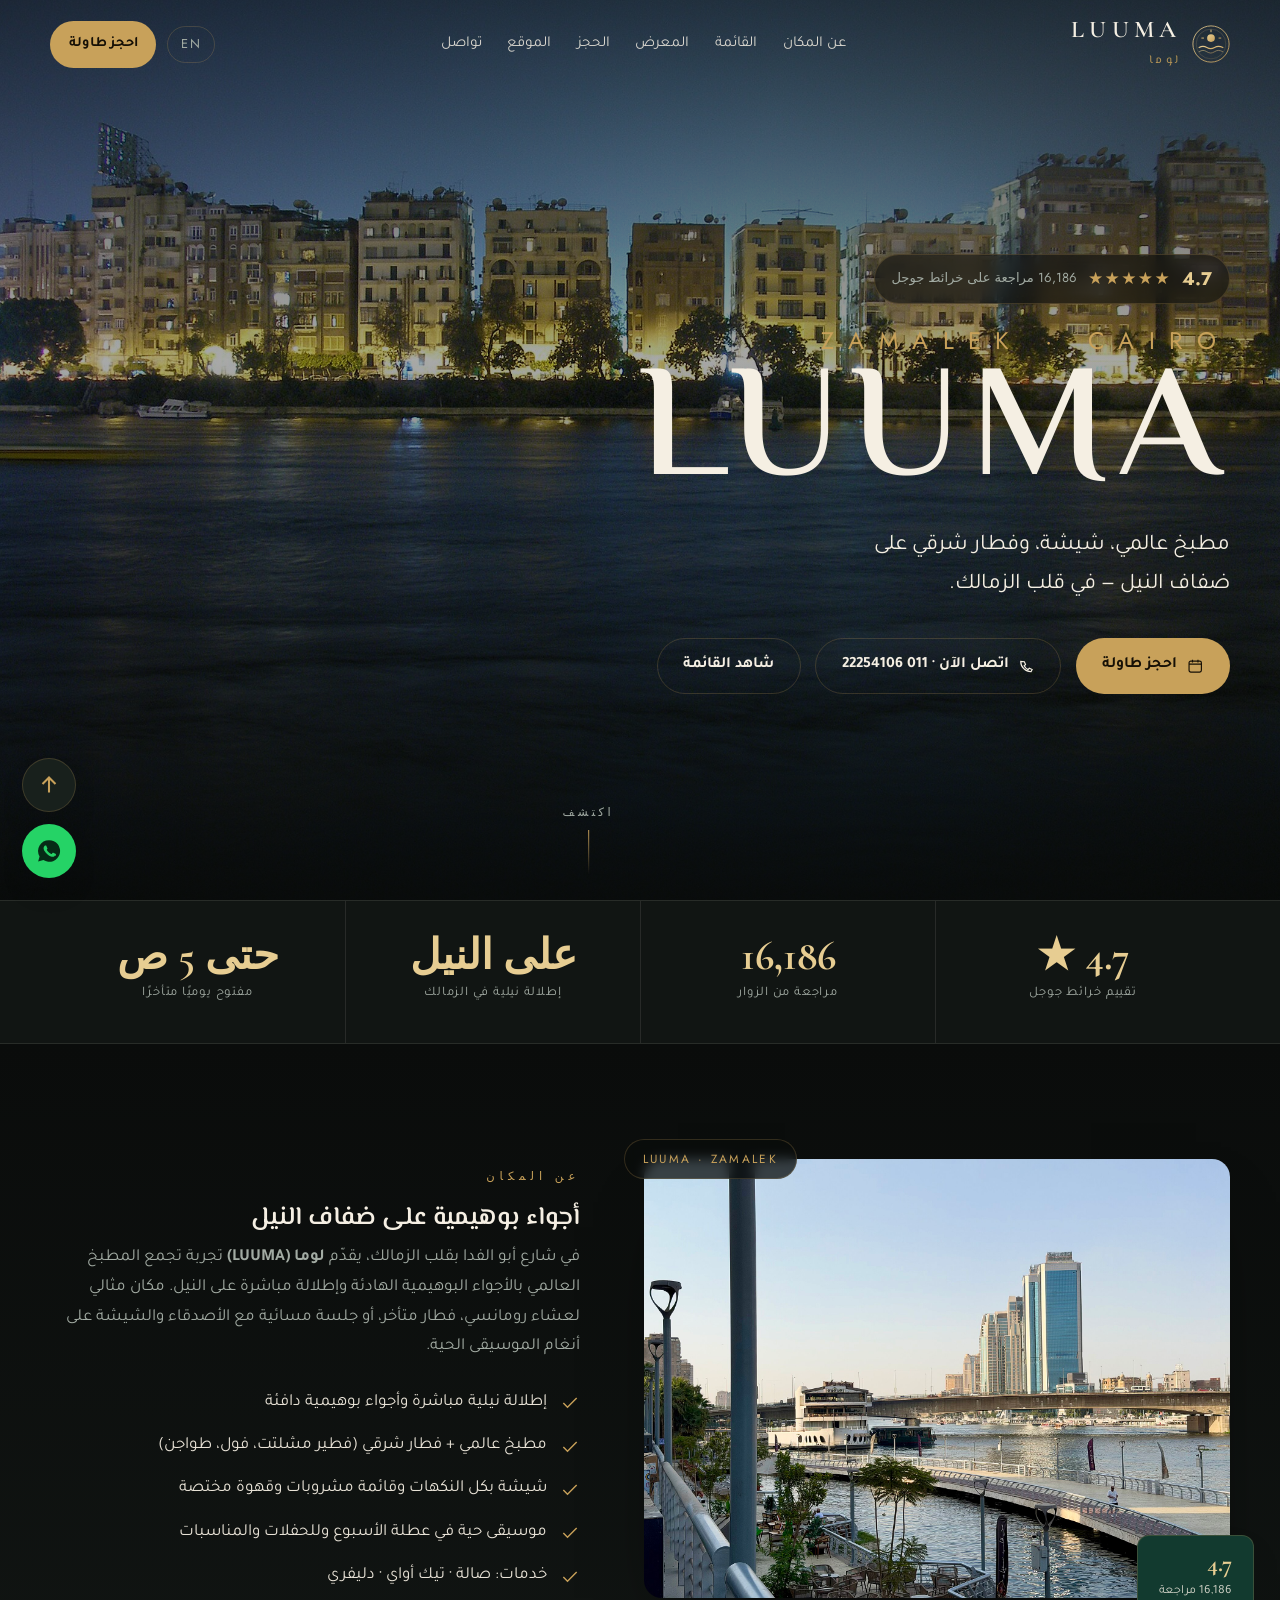
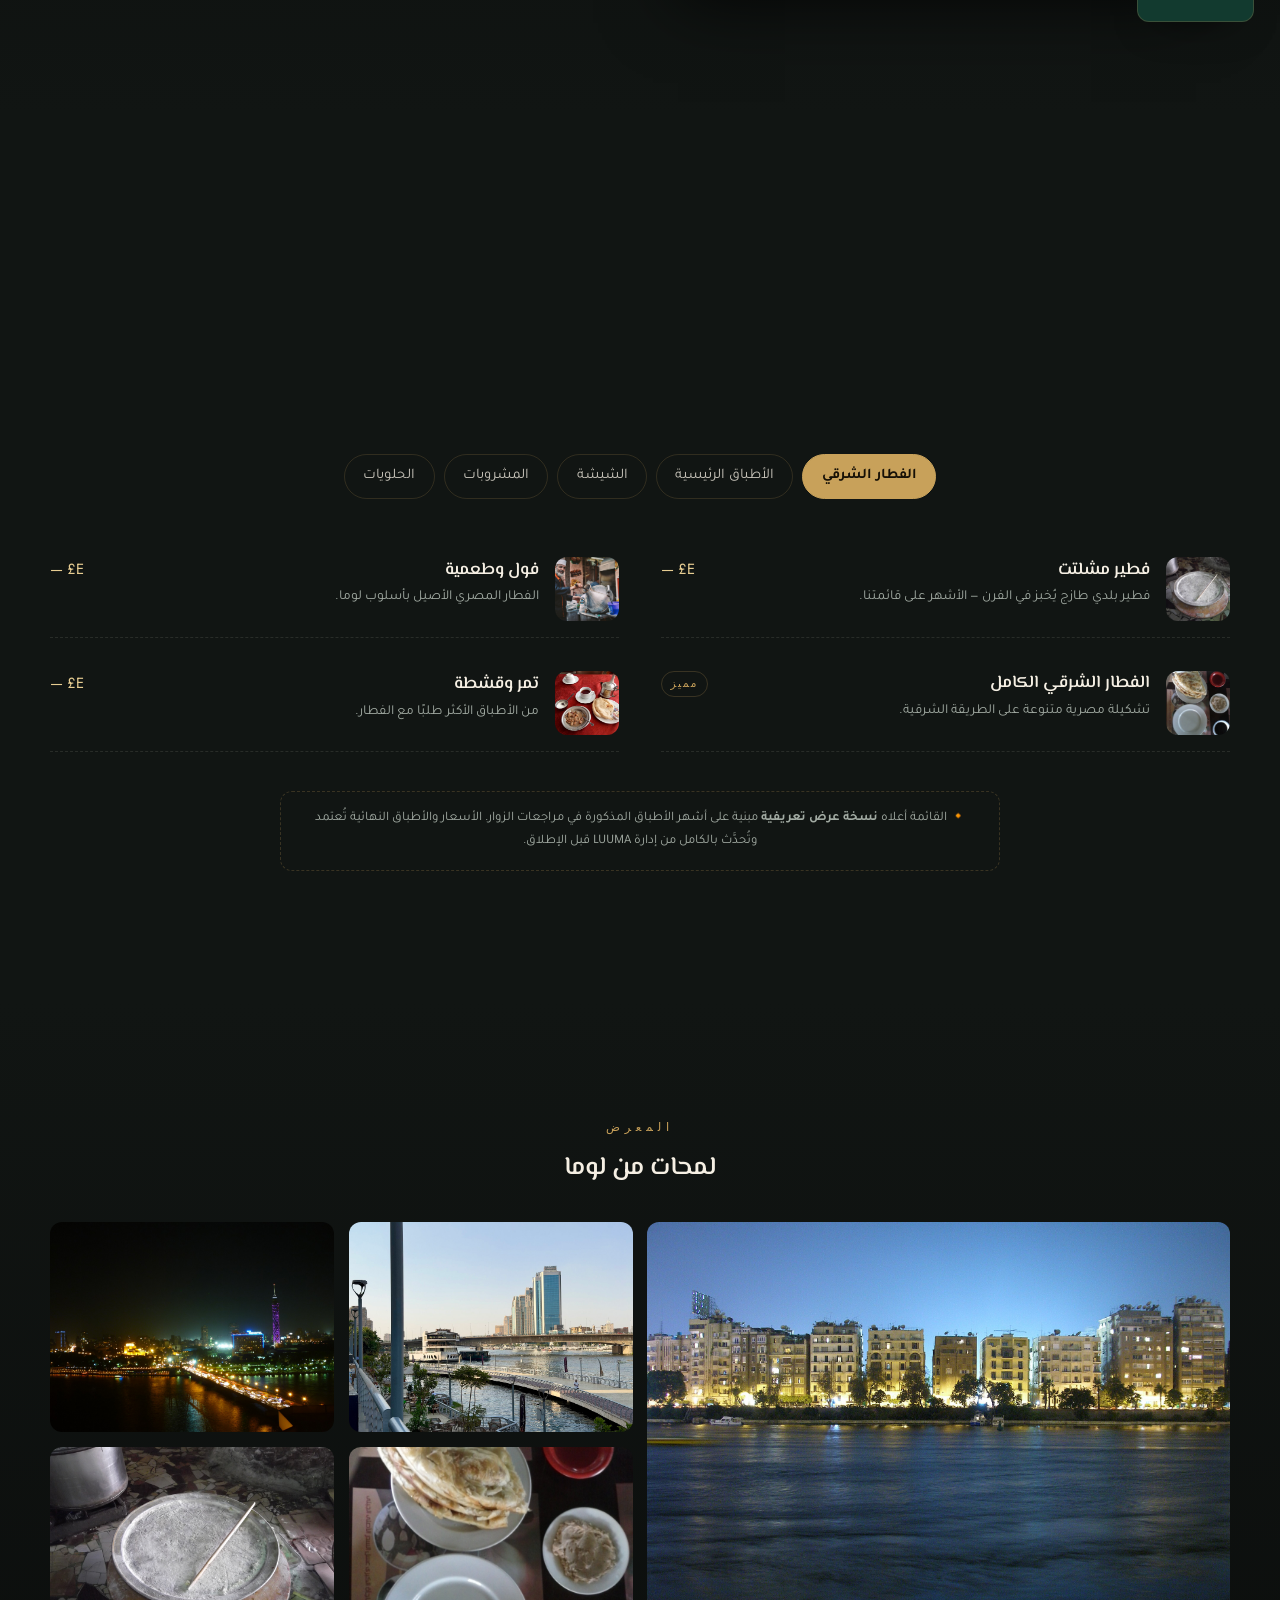
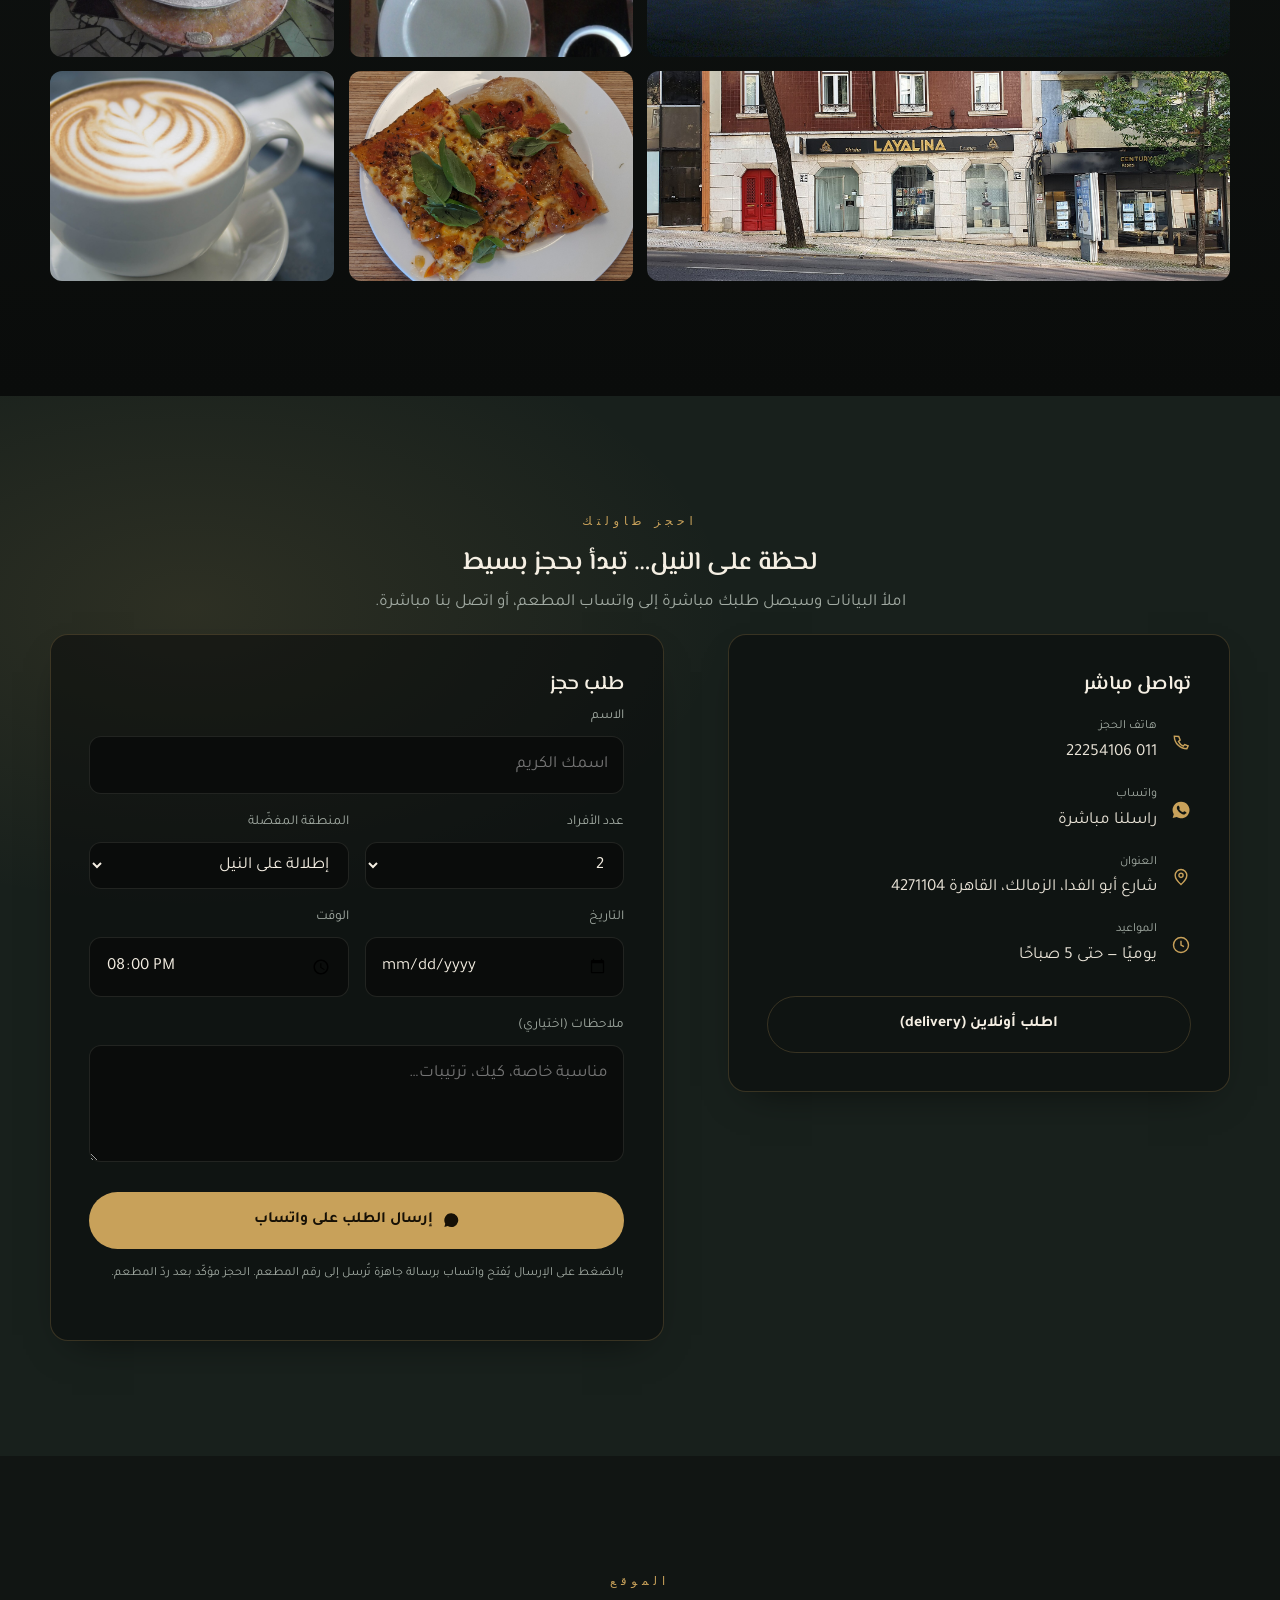
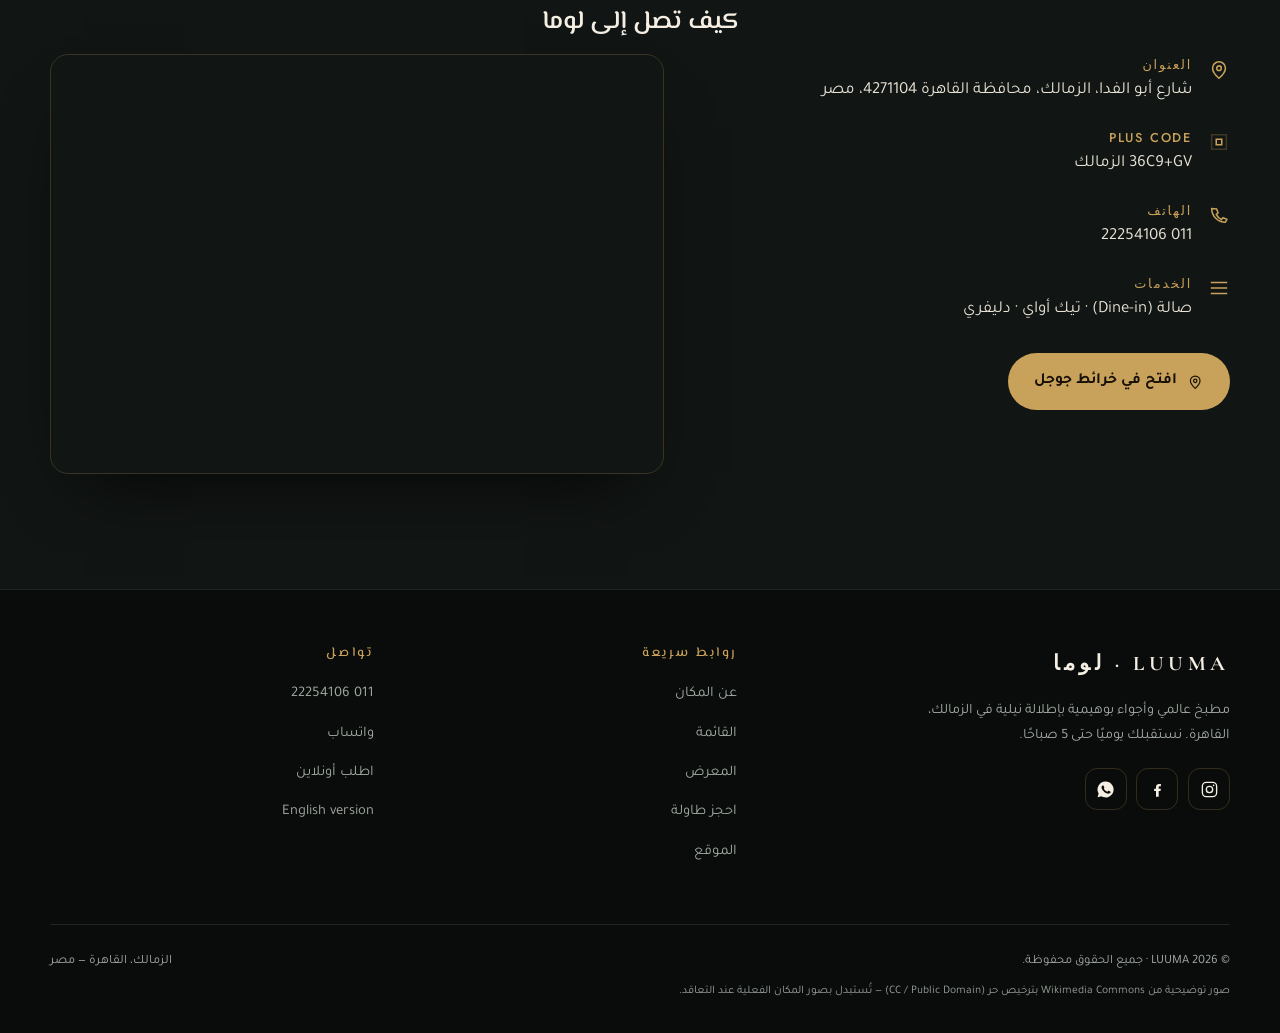
==== index.html @ e0a22d27 "Deploy LUUMA website" ====
<!DOCTYPE html>
<html lang="ar" dir="rtl">
<head>
<meta charset="UTF-8">
<meta name="viewport" content="width=device-width, initial-scale=1">
<title>لوما LUUMA | مطعم عالمي بإطلالة نيلية في الزمالك — القاهرة</title>
<meta name="description" content="لوما LUUMA — مطبخ عالمي وأجواء بوهيمية على ضفاف النيل في الزمالك. تقييم 4.7 من أكثر من 16,000 مراجعة على خرائط جوجل. فطار شرقي، شيشة، موسيقى حية، وإطلالة نيلية ساحرة. احجز طاولتك الآن.">
<meta name="theme-color" content="#0a0c0b">
<link rel="canonical" href="./index.html">
<link rel="alternate" hreflang="en" href="./en.html">
<link rel="icon" href="assets/img/logo.svg" type="image/svg+xml">

<!-- Open Graph -->
<meta property="og:type" content="restaurant">
<meta property="og:title" content="لوما LUUMA | إطلالة نيلية وأجواء بوهيمية في الزمالك">
<meta property="og:description" content="مطبخ عالمي · فطار شرقي · شيشة · موسيقى حية. تقييم 4.7 ★ من 16,186 مراجعة على خرائط جوجل.">
<meta property="og:image" content="assets/img/hero-night.jpg">
<meta property="og:locale" content="ar_EG">

<link rel="preconnect" href="https://fonts.googleapis.com">
<link rel="preconnect" href="https://fonts.gstatic.com" crossorigin>
<link href="https://fonts.googleapis.com/css2?family=El+Messiri:wght@400;500;600;700&family=Tajawal:wght@300;400;500;700&family=Cormorant+Garamond:wght@400;500;600;700&family=Jost:wght@300;400;500;600&display=swap" rel="stylesheet">
<link rel="stylesheet" href="assets/css/style.css">

<script type="application/ld+json">
{
  "@context": "https://schema.org",
  "@type": "Restaurant",
  "name": "LUUMA",
  "alternateName": "لوما",
  "description": "مطعم بمطبخ عالمي وأجواء بوهيمية على ضفاف النيل في الزمالك، القاهرة. فطار شرقي، شيشة، وموسيقى حية.",
  "image": "assets/img/hero-night.jpg",
  "servesCuisine": ["International", "Mediterranean", "Breakfast", "Egyptian"],
  "priceRange": "E£400–1,600",
  "telephone": "+201122254106",
  "address": {
    "@type": "PostalAddress",
    "streetAddress": "شارع أبو الفدا",
    "addressLocality": "الزمالك، القاهرة",
    "addressRegion": "محافظة القاهرة",
    "postalCode": "4271104",
    "addressCountry": "EG"
  },
  "geo": { "@type": "GeoCoordinates", "latitude": 30.0712502, "longitude": 31.21966 },
  "aggregateRating": { "@type": "AggregateRating", "ratingValue": "4.7", "reviewCount": "16186", "bestRating": "5" },
  "acceptsReservations": "https://wa.me/201122254106",
  "sameAs": ["https://www.instagram.com/luuma.eg/", "https://www.facebook.com/Luuma.eg/"]
}
</script>
</head>
<body>

<!-- ============ HEADER ============ -->
<header class="site-header" id="top">
  <div class="wrap header-inner">
    <a class="brand" href="#top">
      <img src="assets/img/logo.svg" alt="" width="38" height="38">
      <span><b>LUUMA</b><small>لوما</small></span>
    </a>

    <nav class="nav" id="nav" aria-label="القائمة الرئيسية">
      <a href="#about">عن المكان</a>
      <a href="#menu">القائمة</a>
      <a href="#gallery">المعرض</a>
      <a href="#reserve">الحجز</a>
      <a href="#location">الموقع</a>
      <a href="#contact">تواصل</a>
    </nav>

    <div class="header-cta">
      <a class="lang-switch" href="en.html">EN<span class="sr-only"> — English</span></a>
      <a class="btn btn--sm" href="#reserve">احجز طاولة</a>
      <button class="nav-toggle" id="navToggle" aria-label="فتح القائمة" aria-expanded="false" aria-controls="nav"><span></span></button>
    </div>
  </div>
</header>

<main id="main">
<!-- ============ HERO ============ -->
<section class="hero">
  <div class="hero__bg" role="img" aria-label="إطلالة ليلية على النيل والزمالك في القاهرة"></div>
  <div class="hero__veil"></div>
  <div class="wrap">
    <div class="hero__rating reveal">
      <b>4.7</b>
      <span class="stars" aria-hidden="true">★★★★★</span>
      <small>16,186 مراجعة على خرائط جوجل</small>
    </div>
    <h1 class="hero__name reveal"><span>ZAMALEK · CAIRO</span>LUUMA</h1>
    <p class="hero__tag reveal">مطبخ عالمي، شيشة، وفطار شرقي على ضفاف النيل — في قلب الزمالك.</p>
    <div class="hero__actions reveal">
      <a class="btn" href="#reserve">
        <svg viewBox="0 0 24 24" fill="none" stroke="currentColor" stroke-width="1.7"><rect x="3" y="4.5" width="18" height="16" rx="2.5"/><path d="M3 9h18M8 2.5v4M16 2.5v4"/></svg>
        احجز طاولة
      </a>
      <a class="btn btn--ghost" href="tel:+201122254106">
        <svg viewBox="0 0 24 24" fill="none" stroke="currentColor" stroke-width="1.7"><path d="M4 5c0 8.3 6.7 15 15 15l1.6-3.3-4.2-1.7-1.7 2a11.6 11.6 0 0 1-5.7-5.7l2-1.7L9.3 5.4Z"/></svg>
        اتصل الآن · 011 22254106
      </a>
      <a class="btn btn--ghost" href="#menu">شاهد القائمة</a>
    </div>
  </div>
  <div class="scroll-hint" aria-hidden="true"><span>اكتشف</span><i></i></div>
</section>

<!-- ============ STATS ============ -->
<section class="stats" aria-label="أرقام سريعة">
  <div class="wrap stats__grid">
    <div class="stat reveal"><b>4.7 ★</b><span>تقييم خرائط جوجل</span></div>
    <div class="stat reveal"><b>16,186</b><span>مراجعة من الزوار</span></div>
    <div class="stat reveal"><b>على النيل</b><span>إطلالة نيلية في الزمالك</span></div>
    <div class="stat reveal"><b>حتى 5 ص</b><span>مفتوح يوميًا متأخرًا</span></div>
  </div>
</section>

<!-- ============ ABOUT ============ -->
<section class="section about" id="about">
  <div class="wrap about__grid">
    <div class="about__media reveal">
      <img src="assets/img/nile-day.jpg" alt="إطلالة نهارية على نيل الزمالك" loading="lazy">
      <div class="badge2">LUUMA · ZAMALEK</div>
      <div class="badge"><b>4.7</b><span>16,186 مراجعة</span></div>
    </div>
    <div class="reveal">
      <p class="eyebrow">عن المكان</p>
      <h2>أجواء بوهيمية على ضفاف النيل</h2>
      <p class="lead">في شارع أبو الفدا بقلب الزمالك، يقدّم <b>لوما (LUUMA)</b> تجربة تجمع المطبخ العالمي بالأجواء البوهيمية الهادئة وإطلالة مباشرة على النيل. مكان مثالي لعشاء رومانسي، فطار متأخر، أو جلسة مسائية مع الأصدقاء والشيشة على أنغام الموسيقى الحية.</p>
      <ul class="feature-list">
        <li><svg viewBox="0 0 24 24" fill="none" stroke="currentColor" stroke-width="1.7"><path d="M20 6 9 17l-5-5"/></svg><span>إطلالة نيلية مباشرة وأجواء بوهيمية دافئة</span></li>
        <li><svg viewBox="0 0 24 24" fill="none" stroke="currentColor" stroke-width="1.7"><path d="M20 6 9 17l-5-5"/></svg><span>مطبخ عالمي + فطار شرقي (فطير مشلتت، فول، طواجن)</span></li>
        <li><svg viewBox="0 0 24 24" fill="none" stroke="currentColor" stroke-width="1.7"><path d="M20 6 9 17l-5-5"/></svg><span>شيشة بكل النكهات وقائمة مشروبات وقهوة مختصة</span></li>
        <li><svg viewBox="0 0 24 24" fill="none" stroke="currentColor" stroke-width="1.7"><path d="M20 6 9 17l-5-5"/></svg><span>موسيقى حية في عطلة الأسبوع وللحفلات والمناسبات</span></li>
        <li><svg viewBox="0 0 24 24" fill="none" stroke="currentColor" stroke-width="1.7"><path d="M20 6 9 17l-5-5"/></svg><span>خدمات: صالة · تيك أواي · دليفري</span></li>
      </ul>
    </div>
  </div>
</section>

<!-- ============ MENU ============ -->
<section class="section menu" id="menu">
  <div class="wrap">
    <div class="center reveal">
      <p class="eyebrow">القائمة</p>
      <h2>مذاق من كل العالم… بلمسة مصرية</h2>
      <div class="rule" aria-hidden="true"><span>◆</span></div>
      <p class="lead center">اختيارات مختارة من أشهر ما نقدّمه — من الفطار الشرقي حتى الشيشة والحلويات.</p>
    </div>

    <div class="menu__tabs" role="tablist" aria-label="أقسام القائمة">
      <button role="tab" aria-selected="true" data-tab="breakfast">الفطار الشرقي</button>
      <button role="tab" aria-selected="false" data-tab="mains">الأطباق الرئيسية</button>
      <button role="tab" aria-selected="false" data-tab="shisha">الشيشة</button>
      <button role="tab" aria-selected="false" data-tab="drinks">المشروبات</button>
      <button role="tab" aria-selected="false" data-tab="sweets">الحلويات</button>
    </div>

    <div class="menu__panel is-active" id="panel-breakfast" role="tabpanel">
      <div class="dish-grid">
        <article class="dish"><img src="assets/img/feteer.jpg" alt="فطير مشلتت" loading="lazy"><div class="dish__body"><div class="dish__top"><h3>فطير مشلتت</h3><span class="dish__price">E£ —</span></div><p>فطير بلدي طازج يُخبز في الفرن — الأشهر على قائمتنا.</p></div></article>
        <article class="dish"><img src="assets/img/ful.jpg" alt="فول وطعمية" loading="lazy"><div class="dish__body"><div class="dish__top"><h3>فول وطعمية</h3><span class="dish__price">E£ —</span></div><p>الفطار المصري الأصيل بأسلوب لوما.</p></div></article>
        <article class="dish"><img src="assets/img/breakfast.jpg" alt="فطار شرقي كامل" loading="lazy"><div class="dish__body"><div class="dish__top"><h3>الفطار الشرقي الكامل</h3><span class="dish__tag">مميز</span></div><p>تشكيلة مصرية متنوعة على الطريقة الشرقية.</p></div></article>
        <article class="dish"><img src="assets/img/breakfast2.jpg" alt="طبق فطار" loading="lazy"><div class="dish__body"><div class="dish__top"><h3>تمر وقشطة</h3><span class="dish__price">E£ —</span></div><p>من الأطباق الأكثر طلبًا مع الفطار.</p></div></article>
      </div>
    </div>

    <div class="menu__panel" id="panel-mains" role="tabpanel">
      <div class="dish-grid">
        <article class="dish"><img src="assets/img/pizza.jpg" alt="بيتزا" loading="lazy"><div class="dish__body"><div class="dish__top"><h3>بيتزا طازجة</h3><span class="dish__price">E£ —</span></div><p>عجينة طازجة ومكونات مختارة من الفرن الحجري.</p></div></article>
        <article class="dish"><div class="dish__body"><div class="dish__top"><h3>بوراتا</h3><span class="dish__tag">الأكثر طلبًا</span></div><p>من أطباقنا المفضّلة عند الزوار.</p></div></article>
        <article class="dish"><div class="dish__body"><div class="dish__top"><h3>ريزوتو</h3><span class="dish__price">E£ —</span></div><p>ريزوتو كريمي بمكونات عالمية.</p></div></article>
        <article class="dish"><div class="dish__body"><div class="dish__top"><h3>فيتوتشيني</h3><span class="dish__price">E£ —</span></div><p>باستا إيطالية بصلصة غنية.</p></div></article>
      </div>
    </div>

    <div class="menu__panel" id="panel-shisha" role="tabpanel">
      <div class="dish-grid">
        <article class="dish"><img src="assets/img/shisha.jpg" alt="شيشة" loading="lazy"><div class="dish__body"><div class="dish__top"><h3>شيشة بنكهات متنوعة</h3><span class="dish__tag">توقيع المكان</span></div><p>أكثر من 400 ذكر للشيشة في مراجعات زوارنا — تجربة أساسية في لوما.</p></div></article>
        <article class="dish"><div class="dish__body"><div class="dish__top"><h3>شيشة فواكه</h3><span class="dish__price">E£ —</span></div><p>نكهات فواكه منعشة للجلسات المسائية.</p></div></article>
        <article class="dish"><div class="dish__body"><div class="dish__top"><h3>شيشة معسّل</h3><span class="dish__price">E£ —</span></div><p>الطعم الكلاسيكي المحبوب.</p></div></article>
        <article class="dish"><div class="dish__body"><div class="dish__top"><h3>شيشة مميزة</h3><span class="dish__price">E£ —</span></div><p>خلطات خاصة من إعدادنا.</p></div></article>
      </div>
    </div>

    <div class="menu__panel" id="panel-drinks" role="tabpanel">
      <div class="dish-grid">
        <article class="dish"><img src="assets/img/cappuccino.jpg" alt="كابتشينو" loading="lazy"><div class="dish__body"><div class="dish__top"><h3>كابتشينو وقهوة مختصة</h3><span class="dish__price">E£ —</span></div><p>قهوة باحتراف مع لمسة فنية.</p></div></article>
        <article class="dish"><div class="dish__body"><div class="dish__top"><h3>عصائر طازجة</h3><span class="dish__price">E£ —</span></div><p>عصائر طبيعية منعشة.</p></div></article>
        <article class="dish"><div class="dish__body"><div class="dish__top"><h3>موكتيلات</h3><span class="dish__price">E£ —</span></div><p>تشكيلة باردة ومنعشة.</p></div></article>
        <article class="dish"><div class="dish__body"><div class="dish__top"><h3>شاي ومشروبات ساخنة</h3><span class="dish__price">E£ —</span></div><p>لكل الأوقات، من الفطار حتى السهرة.</p></div></article>
      </div>
    </div>

    <div class="menu__panel" id="panel-sweets" role="tabpanel">
      <div class="dish-grid">
        <article class="dish"><div class="dish__body"><div class="dish__top"><h3>حلويات شرقية</h3><span class="dish__price">E£ —</span></div><p>تمر وقشطة واختيارات شرقية.</p></div></article>
        <article class="dish"><div class="dish__body"><div class="dish__top"><h3>حلويات غربية</h3><span class="dish__price">E£ —</span></div><p>تشيز كيك وكيك وموس.</p></div></article>
      </div>
    </div>

    <p class="menu-note">🔸 القائمة أعلاه <b>نسخة عرض تعريفية</b> مبنية على أشهر الأطباق المذكورة في مراجعات الزوار. الأسعار والأطباق النهائية تُعتمد وتُحدَّث بالكامل من إدارة LUUMA قبل الإطلاق.</p>
  </div>
</section>

<!-- ============ GALLERY ============ -->
<section class="section gallery" id="gallery">
  <div class="wrap">
    <div class="center reveal">
      <p class="eyebrow">المعرض</p>
      <h2>لمحات من لوما</h2>
    </div>
    <div class="gallery__grid reveal">
      <a class="g--w2 g--h2" href="assets/img/hero-night.jpg" target="_blank" rel="noopener"><img src="assets/img/hero-night.jpg" alt="الزمالك والنيل ليلًا" loading="lazy"></a>
      <a href="assets/img/nile-day.jpg" target="_blank" rel="noopener"><img src="assets/img/nile-day.jpg" alt="نيل الزمالك نهارًا" loading="lazy"></a>
      <a href="assets/img/cairo-tower.jpg" target="_blank" rel="noopener"><img src="assets/img/cairo-tower.jpg" alt="برج القاهرة والنيل ليلًا" loading="lazy"></a>
      <a href="assets/img/breakfast.jpg" target="_blank" rel="noopener"><img src="assets/img/breakfast.jpg" alt="فطار شرقي" loading="lazy"></a>
      <a href="assets/img/feteer.jpg" target="_blank" rel="noopener"><img src="assets/img/feteer.jpg" alt="فطير مشلتت" loading="lazy"></a>
      <a class="g--w2" href="assets/img/shisha.jpg" target="_blank" rel="noopener"><img src="assets/img/shisha.jpg" alt="جلسة شيشة" loading="lazy"></a>
      <a href="assets/img/pizza.jpg" target="_blank" rel="noopener"><img src="assets/img/pizza.jpg" alt="بيتزا" loading="lazy"></a>
      <a href="assets/img/cappuccino.jpg" target="_blank" rel="noopener"><img src="assets/img/cappuccino.jpg" alt="كابتشينو" loading="lazy"></a>
    </div>
  </div>
</section>

<!-- ============ RESERVE ============ -->
<section class="section reserve" id="reserve">
  <div class="wrap">
    <div class="center reveal">
      <p class="eyebrow">احجز طاولتك</p>
      <h2>لحظة على النيل… تبدأ بحجز بسيط</h2>
      <p class="lead center">املأ البيانات وسيصل طلبك مباشرة إلى واتساب المطعم، أو اتصل بنا مباشرة.</p>
    </div>

    <div class="reserve__grid">
      <div class="card reveal">
        <h3>تواصل مباشر</h3>
        <div class="contact-lines">
          <a href="tel:+201122254106">
            <svg viewBox="0 0 24 24" fill="none" stroke="currentColor" stroke-width="1.7"><path d="M4 5c0 8.3 6.7 15 15 15l1.6-3.3-4.2-1.7-1.7 2a11.6 11.6 0 0 1-5.7-5.7l2-1.7L9.3 5.4Z"/></svg>
            <span><small>هاتف الحجز</small>011 22254106</span>
          </a>
          <a href="https://wa.me/201122254106" target="_blank" rel="noopener">
            <svg viewBox="0 0 24 24" fill="currentColor"><path d="M12 2a10 10 0 0 0-8.7 15l-1.3 4.7 4.8-1.3A10 10 0 1 0 12 2Zm5.5 14.2c-.2.6-1.2 1.2-1.7 1.2-.4 0-1 .1-3.2-.9-2.7-1.2-4.4-4-4.5-4.2-.1-.2-1.1-1.5-1.1-2.8s.7-2 .9-2.2c.2-.3.5-.3.7-.3h.5c.2 0 .4 0 .6.5l.8 2c.1.2.1.4 0 .5l-.4.5c-.1.2-.3.3-.1.6.2.3.8 1.3 1.7 2.1 1.2 1 2.1 1.3 2.4 1.5.3.1.4.1.6-.1l.7-.9c.2-.2.4-.2.6-.1l1.9.9c.5.2.5.4.5.6s0 .9-.2 1.5Z"/></svg>
            <span><small>واتساب</small>راسلنا مباشرة</span>
          </a>
          <div>
            <svg viewBox="0 0 24 24" fill="none" stroke="currentColor" stroke-width="1.7"><path d="M12 21s7-6 7-11a7 7 0 1 0-14 0c0 5 7 11 7 11Z"/><circle cx="12" cy="10" r="2.5"/></svg>
            <span><small>العنوان</small>شارع أبو الفدا، الزمالك، القاهرة 4271104</span>
          </div>
          <div>
            <svg viewBox="0 0 24 24" fill="none" stroke="currentColor" stroke-width="1.7"><circle cx="12" cy="12" r="9"/><path d="M12 7v5l3.5 2"/></svg>
            <span><small>المواعيد</small>يوميًا — حتى 5 صباحًا</span>
          </div>
        </div>
        <a class="btn btn--ghost" style="margin-top:1.6rem;width:100%" href="https://www.elmenus.com/cairo/luuma-3qk63" target="_blank" rel="noopener">اطلب أونلاين (delivery)</a>
      </div>

      <form class="card reveal" id="reserveForm" novalidate>
        <h3>طلب حجز</h3>
        <div class="field">
          <label for="rName">الاسم</label>
          <input id="rName" name="name" type="text" placeholder="اسمك الكريم" required>
        </div>
        <div class="field field--row">
          <div>
            <label for="rGuests">عدد الأفراد</label>
            <select id="rGuests" name="guests">
              <option>1</option><option selected>2</option><option>3</option><option>4</option>
              <option>5</option><option>6</option><option>7</option><option>8+</option>
            </select>
          </div>
          <div>
            <label for="rArea">المنطقة المفضّلة</label>
            <select id="rArea" name="area">
              <option>إطلالة على النيل</option>
              <option>داخلي</option>
              <option>تراس</option>
              <option>بدون تفضيل</option>
            </select>
          </div>
        </div>
        <div class="field field--row">
          <div>
            <label for="rDate">التاريخ</label>
            <input id="rDate" name="date" type="date" required>
          </div>
          <div>
            <label for="rTime">الوقت</label>
            <input id="rTime" name="time" type="time" value="20:00" required>
          </div>
        </div>
        <div class="field">
          <label for="rNotes">ملاحظات (اختياري)</label>
          <textarea id="rNotes" name="notes" rows="3" placeholder="مناسبة خاصة، كيك، ترتيبات…"></textarea>
        </div>
        <button class="btn" type="submit" style="width:100%">
          <svg viewBox="0 0 24 24" fill="currentColor"><path d="M12 2a10 10 0 0 0-8.7 15l-1.3 4.7 4.8-1.3A10 10 0 1 0 12 2Z"/></svg>
          إرسال الطلب على واتساب
        </button>
        <p class="hint">بالضغط على الإرسال يُفتح واتساب برسالة جاهزة تُرسل إلى رقم المطعم. الحجز مؤكّد بعد ردّ المطعم.</p>
      </form>
    </div>
  </div>
</section>

<!-- ============ LOCATION ============ -->
<section class="section location" id="location">
  <div class="wrap">
    <div class="center reveal">
      <p class="eyebrow">الموقع</p>
      <h2>كيف تصل إلى لوما</h2>
    </div>
    <div class="reserve__grid" style="align-items:stretch">
      <div class="reveal">
        <ul class="info-list">
          <li>
            <svg viewBox="0 0 24 24" fill="none" stroke="currentColor" stroke-width="1.7"><path d="M12 21s7-6 7-11a7 7 0 1 0-14 0c0 5 7 11 7 11Z"/><circle cx="12" cy="10" r="2.5"/></svg>
            <div><b>العنوان</b><span>شارع أبو الفدا، الزمالك، محافظة القاهرة 4271104، مصر</span></div>
          </li>
          <li>
            <svg viewBox="0 0 24 24" fill="none" stroke="currentColor" stroke-width="1.7"><path d="M4 4h16v16H4z" opacity=".25"/><path d="M9 9h6v6H9z"/></svg>
            <div><b>Plus Code</b><span>36C9+GV الزمالك</span></div>
          </li>
          <li>
            <svg viewBox="0 0 24 24" fill="none" stroke="currentColor" stroke-width="1.7"><path d="M4 5c0 8.3 6.7 15 15 15l1.6-3.3-4.2-1.7-1.7 2a11.6 11.6 0 0 1-5.7-5.7l2-1.7L9.3 5.4Z"/></svg>
            <div><b>الهاتف</b><span>011 22254106</span></div>
          </li>
          <li>
            <svg viewBox="0 0 24 24" fill="none" stroke="currentColor" stroke-width="1.7"><path d="M3 6h18M3 12h18M3 18h18"/></svg>
            <div><b>الخدمات</b><span>صالة (Dine-in) · تيك أواي · دليفري</span></div>
          </li>
        </ul>
        <a class="btn" style="margin-top:1.8rem" href="https://www.google.com/maps/search/?api=1&query=LUUMA%20Zamalek%20Cairo" target="_blank" rel="noopener">
          <svg viewBox="0 0 24 24" fill="none" stroke="currentColor" stroke-width="1.7"><path d="M12 21s7-6 7-11a7 7 0 1 0-14 0c0 5 7 11 7 11Z"/><circle cx="12" cy="10" r="2.5"/></svg>
          افتح في خرائط جوجل
        </a>
      </div>
      <div class="map-frame reveal">
        <iframe title="موقع لوما على الخريطة" src="https://www.google.com/maps?q=LUUMA%20Zamalek%20Cairo&output=embed&hl=ar" loading="lazy" referrerpolicy="no-referrer-when-downgrade"></iframe>
      </div>
    </div>
  </div>
</section>

</main>
<!-- ============ FOOTER ============ -->
<footer class="site-footer" id="contact">
  <div class="wrap footer-grid">
    <div class="footer-brand">
      <b>LUUMA · لوما</b>
      <p>مطبخ عالمي وأجواء بوهيمية بإطلالة نيلية في الزمالك، القاهرة. نستقبلك يوميًا حتى 5 صباحًا.</p>
      <div class="social">
        <a href="https://www.instagram.com/luuma.eg/" target="_blank" rel="noopener" aria-label="إنستغرام">
          <svg viewBox="0 0 24 24" fill="none" stroke="currentColor" stroke-width="1.7"><rect x="3" y="3" width="18" height="18" rx="5"/><circle cx="12" cy="12" r="4"/><circle cx="17.2" cy="6.8" r="1" fill="currentColor" stroke="none"/></svg>
        </a>
        <a href="https://www.facebook.com/Luuma.eg/" target="_blank" rel="noopener" aria-label="فيسبوك">
          <svg viewBox="0 0 24 24" fill="currentColor"><path d="M13.5 21v-7h2.3l.4-2.9h-2.7V9.2c0-.8.3-1.4 1.5-1.4h1.3V5.2c-.6-.1-1.4-.2-2.3-.2-2.3 0-3.9 1.4-3.9 4v2.1H7.8V14h2.3v7Z"/></svg>
        </a>
        <a href="https://wa.me/201122254106" target="_blank" rel="noopener" aria-label="واتساب">
          <svg viewBox="0 0 24 24" fill="currentColor"><path d="M12 2a10 10 0 0 0-8.7 15l-1.3 4.7 4.8-1.3A10 10 0 1 0 12 2Zm5.5 14.2c-.2.6-1.2 1.2-1.7 1.2-.4 0-1 .1-3.2-.9-2.7-1.2-4.4-4-4.5-4.2-.1-.2-1.1-1.5-1.1-2.8s.7-2 .9-2.2c.2-.3.5-.3.7-.3h.5c.2 0 .4 0 .6.5l.8 2c.1.2.1.4 0 .5l-.4.5c-.1.2-.3.3-.1.6.2.3.8 1.3 1.7 2.1 1.2 1 2.1 1.3 2.4 1.5.3.1.4.1.6-.1l.7-.9c.2-.2.4-.2.6-.1l1.9.9c.5.2.5.4.5.6s0 .9-.2 1.5Z"/></svg>
        </a>
      </div>
    </div>

    <div class="footer-col">
      <h3>روابط سريعة</h3>
      <ul>
        <li><a href="#about">عن المكان</a></li>
        <li><a href="#menu">القائمة</a></li>
        <li><a href="#gallery">المعرض</a></li>
        <li><a href="#reserve">احجز طاولة</a></li>
        <li><a href="#location">الموقع</a></li>
      </ul>
    </div>

    <div class="footer-col">
      <h3>تواصل</h3>
      <ul>
        <li><a href="tel:+201122254106">011 22254106</a></li>
        <li><a href="https://wa.me/201122254106" target="_blank" rel="noopener">واتساب</a></li>
        <li><a href="https://www.elmenus.com/cairo/luuma-3qk63" target="_blank" rel="noopener">اطلب أونلاين</a></li>
        <li><a href="en.html">English version</a></li>
      </ul>
    </div>
  </div>

  <div class="wrap footer-bottom">
    <span>© <span id="year">2026</span> LUUMA · جميع الحقوق محفوظة.</span>
    <span>الزمالك، القاهرة — مصر</span>
  </div>
  <div class="wrap credits">
    صور توضيحية من Wikimedia Commons بترخيص حر (CC / Public Domain) — تُستبدل بصور المكان الفعلية عند التعاقد.
  </div>
</footer>

<!-- ============ FLOATING ============ -->
<div class="float">
  <a class="top" id="toTop" href="#top" aria-label="أعلى الصفحة">
    <svg viewBox="0 0 24 24" fill="none" stroke="currentColor" stroke-width="1.9"><path d="M12 19V5M6 11l6-6 6 6"/></svg>
  </a>
  <a class="wa" href="https://wa.me/201122254106?text=%D9%85%D8%B1%D8%AD%D8%A8%D9%8B%D8%A7%20LUUMA%D8%A1%20%D8%A3%D8%B1%D9%8A%D8%AF%20%D8%AD%D8%AC%D8%B2%20%D8%B7%D8%A7%D9%88%D9%84%D8%A9" target="_blank" rel="noopener" aria-label="واتساب">
    <svg viewBox="0 0 24 24" fill="currentColor"><path d="M12 2a10 10 0 0 0-8.7 15l-1.3 4.7 4.8-1.3A10 10 0 1 0 12 2Zm5.5 14.2c-.2.6-1.2 1.2-1.7 1.2-.4 0-1 .1-3.2-.9-2.7-1.2-4.4-4-4.5-4.2-.1-.2-1.1-1.5-1.1-2.8s.7-2 .9-2.2c.2-.3.5-.3.7-.3h.5c.2 0 .4 0 .6.5l.8 2c.1.2.1.4 0 .5l-.4.5c-.1.2-.3.3-.1.6.2.3.8 1.3 1.7 2.1 1.2 1 2.1 1.3 2.4 1.5.3.1.4.1.6-.1l.7-.9c.2-.2.4-.2.6-.1l1.9.9c.5.2.5.4.5.6s0 .9-.2 1.5Z"/></svg>
  </a>
</div>

<script src="assets/js/main.js"></script>
</body>
</html>
---- assets/css/style.css ----
/* ==========================================================================
   LUUMA — لوما | Zamalek, Cairo
   Design system + components. RTL & LTR aware (uses html[dir]).
   ========================================================================== */

:root{
  --ink:#0a0c0b;
  --noir:#111513;
  --noir-2:#18201c;
  --noir-3:#202a25;
  --gold:#c8a15a;
  --gold-2:#e7cd92;
  --gold-soft:rgba(200,161,90,.14);
  --cream:#f5efe3;
  --green:#123a2f;
  --muted:#a2aba3;
  --line:rgba(200,161,90,.22);
  --line-soft:rgba(245,239,227,.10);
  --maxw:1180px;
  --radius:18px;
  --radius-s:12px;
  --shadow:0 34px 70px -34px rgba(0,0,0,.8);
  --shadow-s:0 16px 40px -22px rgba(0,0,0,.7);
  --ff-ar-display:'El Messiri',serif;
  --ff-ar-body:'Tajawal',system-ui,sans-serif;
  --ff-en-display:'Cormorant Garamond',serif;
  --ff-en-body:'Jost',system-ui,sans-serif;
}

*,*::before,*::after{box-sizing:border-box}
html{scroll-behavior:smooth;-webkit-text-size-adjust:100%}
body{
  margin:0;background:var(--ink);color:var(--cream);
  line-height:1.75;font-size:17px;overflow-x:hidden;
}
html[lang="ar"] body{font-family:var(--ff-ar-body)}
html[lang="en"] body{font-family:var(--ff-en-body)}
h1,h2,h3,h4{margin:0 0 .4em;line-height:1.2;font-weight:600}
html[lang="ar"] h1,html[lang="ar"] h2,html[lang="ar"] h3,html[lang="ar"] h4{font-family:var(--ff-ar-display)}
html[lang="en"] h1,html[lang="en"] h2,html[lang="en"] h3,html[lang="en"] h4{font-family:var(--ff-en-display);font-weight:600}
p{margin:0 0 1rem}
a{color:inherit;text-decoration:none}
img{max-width:100%;display:block}
ul{margin:0;padding:0;list-style:none}
button{font:inherit;cursor:pointer}
:focus-visible{outline:2px solid var(--gold);outline-offset:3px;border-radius:4px}

.wrap{width:min(100% - 2.5rem,var(--maxw));margin-inline:auto}
.eyebrow{
  font-family:var(--ff-en-body);letter-spacing:.42em;text-transform:uppercase;
  font-size:.72rem;color:var(--gold);font-weight:500;margin:0 0 1rem;
}
.eyebrow.muted{color:var(--muted)}
.section{padding:clamp(4.5rem,9vw,8rem) 0}
.section--tight{padding:clamp(3rem,6vw,5rem) 0}
.center{text-align:center}
.lead{color:var(--muted);font-size:1.06rem;max-width:60ch}
.center .lead{margin-inline:auto}

/* decorative rule */
.rule{display:flex;align-items:center;gap:.9rem;justify-content:center;margin:1.4rem 0}
.rule::before,.rule::after{content:"";height:1px;width:60px;background:linear-gradient(90deg,transparent,var(--gold))}
.rule::after{background:linear-gradient(90deg,var(--gold),transparent)}
.rule span{color:var(--gold);font-size:.8rem}

/* ---------- Buttons ---------- */
.btn{
  --bg:var(--gold);--fg:#161006;
  display:inline-flex;align-items:center;gap:.6rem;justify-content:center;
  background:var(--bg);color:var(--fg);border:1px solid transparent;
  padding:.85rem 1.6rem;border-radius:100px;font-weight:600;font-size:.98rem;
  transition:transform .25s ease,box-shadow .25s ease,background .25s ease,color .25s ease;
  white-space:nowrap;
}
.btn:hover{transform:translateY(-2px);box-shadow:0 14px 30px -14px rgba(200,161,90,.8)}
.btn--ghost{--bg:transparent;--fg:var(--cream);border-color:var(--line)}
.btn--ghost:hover{border-color:var(--gold);color:var(--gold-2);box-shadow:none}
.btn--ghost-light{--bg:transparent;--fg:#12100a;border-color:rgba(18,16,10,.35)}
.btn--sm{padding:.6rem 1.1rem;font-size:.9rem}
.btn svg{width:1.05em;height:1.05em;flex:none}

/* ---------- Header ---------- */
.site-header{
  position:fixed;inset-block-start:0;inset-inline:0;z-index:60;
  padding:1.15rem 0;transition:background .35s ease,padding .35s ease,backdrop-filter .35s;
}
.site-header.is-solid{background:rgba(10,12,11,.86);backdrop-filter:blur(14px);padding:.7rem 0;border-block-end:1px solid var(--line-soft)}
.header-inner{display:flex;align-items:center;justify-content:space-between;gap:1rem}
.brand{display:flex;align-items:center;gap:.65rem}
.brand img{width:38px;height:38px}
.brand b{font-family:var(--ff-en-display);font-size:1.5rem;letter-spacing:.22em;font-weight:600;line-height:1}
.brand small{display:block;font-family:var(--ff-ar-display);font-size:.72rem;letter-spacing:.3em;color:var(--gold);opacity:.85}

.nav{display:flex;align-items:center;gap:1.6rem}
.nav a{font-size:.95rem;color:var(--cream);opacity:.86;position:relative;padding:.2rem 0}
.nav a::after{content:"";position:absolute;inset-inline-start:0;inset-block-end:-4px;height:1px;width:0;background:var(--gold);transition:width .3s ease}
.nav a:hover{opacity:1}
.nav a:hover::after{width:100%}
.header-cta{display:flex;align-items:center;gap:.7rem}
.lang-switch{display:inline-flex;align-items:center;gap:.35rem;font-family:var(--ff-en-body);font-size:.8rem;letter-spacing:.12em;color:var(--muted);border:1px solid var(--line);border-radius:100px;padding:.4rem .8rem}
.lang-switch:hover{color:var(--gold-2);border-color:var(--gold)}
.nav-toggle{display:none;background:none;border:1px solid var(--line);color:var(--cream);width:44px;height:44px;border-radius:12px;align-items:center;justify-content:center}
.nav-toggle span{display:block;width:20px;height:2px;background:currentColor;position:relative}
.nav-toggle span::before,.nav-toggle span::after{content:"";position:absolute;inset-inline-start:0;width:20px;height:2px;background:currentColor}
.nav-toggle span::before{top:-6px}.nav-toggle span::after{top:6px}

/* ---------- Hero ---------- */
.hero{position:relative;min-height:100svh;display:flex;align-items:center;overflow:hidden}
.hero__bg{position:absolute;inset:0;background:url("../img/hero-night.jpg") center/cover no-repeat;transform:scale(1.06);filter:saturate(1.05)}
.hero__veil{position:absolute;inset:0;background:
  linear-gradient(180deg,rgba(8,10,9,.72),rgba(8,10,9,.35) 40%,rgba(8,10,9,.92)),
  radial-gradient(1200px 600px at 80% 10%,rgba(200,161,90,.16),transparent 60%)}
.hero .wrap{position:relative;z-index:2;padding-block:7rem 4rem}
.hero__name{font-size:clamp(4rem,13vw,10rem);line-height:.9;letter-spacing:.06em;margin:0}
html[lang="en"] .hero__name{letter-spacing:.12em}
.hero__name span{display:block;font-size:clamp(1rem,2.4vw,1.5rem);letter-spacing:.6em;color:var(--gold);font-family:var(--ff-en-body);font-weight:400;margin-block-end:.8rem}
.hero__tag{font-size:clamp(1.05rem,2.4vw,1.4rem);color:var(--cream);opacity:.92;max-width:34ch;margin-block:1.2rem 2rem}
.hero__actions{display:flex;flex-wrap:wrap;gap:.9rem;align-items:center}
.hero__rating{display:inline-flex;align-items:center;gap:.7rem;background:rgba(10,12,11,.55);border:1px solid var(--line);border-radius:100px;padding:.5rem 1.05rem;font-family:var(--ff-en-body);margin-block-end:1.6rem;backdrop-filter:blur(8px)}
.hero__rating b{color:var(--gold-2);font-size:1.15rem}
.stars{color:var(--gold);letter-spacing:.08em}
.hero__rating small{color:var(--muted);font-size:.82rem}
.scroll-hint{position:absolute;inset-block-end:1.6rem;inset-inline-start:50%;transform:translateX(-50%);z-index:2;color:var(--muted);font-size:.72rem;letter-spacing:.3em;text-transform:uppercase;font-family:var(--ff-en-body);display:flex;flex-direction:column;align-items:center;gap:.5rem}
.scroll-hint i{width:1px;height:44px;background:linear-gradient(var(--gold),transparent);animation:drop 2s infinite}
@keyframes drop{0%{opacity:0;transform:translateY(-8px)}50%{opacity:1}100%{opacity:0;transform:translateY(10px)}}

/* ---------- Stat strip ---------- */
.stats{border-block:1px solid var(--line-soft);background:var(--noir)}
.stats__grid{display:grid;grid-template-columns:repeat(4,1fr)}
.stat{padding:2.2rem 1.2rem;text-align:center;border-inline-end:1px solid var(--line-soft)}
.stat:last-child{border-inline-end:0}
.stat b{display:block;font-family:var(--ff-en-display);font-size:clamp(1.7rem,4vw,2.6rem);color:var(--gold-2);line-height:1}
.stat span{font-size:.82rem;color:var(--muted);letter-spacing:.06em}

/* ---------- About ---------- */
.about{background:linear-gradient(180deg,var(--ink),var(--noir))}
.about__grid{display:grid;grid-template-columns:1.05fr .95fr;gap:clamp(2rem,5vw,4.5rem);align-items:center}
.about__media{position:relative}
.about__media img{border-radius:var(--radius);box-shadow:var(--shadow)}
.about__media .badge{
  position:absolute;inset-block-end:-24px;inset-inline-start:-24px;background:var(--green);
  border:1px solid var(--line);border-radius:var(--radius-s);padding:1rem 1.3rem;box-shadow:var(--shadow-s);
}
.about__media .badge b{display:block;color:var(--gold-2);font-family:var(--ff-en-display);font-size:1.5rem;line-height:1}
.about__media .badge span{font-size:.78rem;color:var(--cream);opacity:.85}
.about__media .badge2{position:absolute;inset-block-start:-20px;inset-inline-end:-20px;background:rgba(10,12,11,.75);border:1px solid var(--line);border-radius:100px;padding:.55rem 1.1rem;font-family:var(--ff-en-body);letter-spacing:.2em;font-size:.74rem;color:var(--gold);backdrop-filter:blur(6px)}
.feature-list{margin-block-start:1.6rem;display:grid;gap:.85rem}
.feature-list li{display:flex;gap:.8rem;align-items:flex-start;color:#e9e3d7}
.feature-list svg{width:20px;height:20px;flex:none;color:var(--gold);margin-block-start:.35rem}

/* ---------- Menu ---------- */
.menu{background:var(--noir)}
.menu__tabs{display:flex;flex-wrap:wrap;gap:.55rem;justify-content:center;margin-block:2rem 2.6rem}
.menu__tabs button{background:transparent;border:1px solid var(--line);color:var(--cream);padding:.55rem 1.15rem;border-radius:100px;font-size:.92rem;opacity:.8;transition:.25s}
.menu__tabs button:hover{opacity:1;border-color:var(--gold)}
.menu__tabs button[aria-selected="true"]{background:var(--gold);color:#161006;border-color:var(--gold);opacity:1;font-weight:600}
.menu__panel{display:none;animation:fade .4s ease}
.menu__panel.is-active{display:block}
@keyframes fade{from{opacity:0;transform:translateY(8px)}to{opacity:1;transform:none}}
.dish-grid{display:grid;grid-template-columns:repeat(2,1fr);gap:1.1rem 2.6rem}
.dish{display:flex;gap:1rem;align-items:flex-start;padding-block:1rem;border-block-end:1px dashed var(--line-soft)}
.dish img{width:64px;height:64px;border-radius:12px;object-fit:cover;flex:none}
.dish__body{flex:1}
.dish__top{display:flex;align-items:baseline;gap:.6rem;justify-content:space-between}
.dish__top h3{margin:0;font-size:1.08rem;font-weight:600}
.dish__price{font-family:var(--ff-en-body);color:var(--gold-2);white-space:nowrap;font-size:.92rem}
.dish p{margin:.15rem 0 0;font-size:.86rem;color:var(--muted)}
.dish__tag{font-family:var(--ff-en-body);font-size:.66rem;letter-spacing:.16em;text-transform:uppercase;color:var(--gold);border:1px solid var(--line);border-radius:100px;padding:.15rem .55rem}
.menu-note{margin-block-start:2.4rem;font-size:.82rem;color:var(--muted);text-align:center;border:1px dashed var(--line);border-radius:var(--radius-s);padding:1rem 1.2rem;max-width:720px;margin-inline:auto}

/* ---------- Gallery ---------- */
.gallery{background:linear-gradient(180deg,var(--noir),var(--ink))}
.gallery__grid{display:grid;grid-template-columns:repeat(4,1fr);grid-auto-rows:210px;gap:.9rem;margin-block-start:2.4rem}
.gallery__grid a{overflow:hidden;border-radius:var(--radius-s);position:relative}
.gallery__grid img{width:100%;height:100%;object-fit:cover;transition:transform .7s ease}
.gallery__grid a:hover img{transform:scale(1.09)}
.gallery__grid a::after{content:"";position:absolute;inset:0;background:linear-gradient(180deg,transparent 55%,rgba(8,10,9,.6));opacity:0;transition:.4s}
.gallery__grid a:hover::after{opacity:1}
.g--w2{grid-column:span 2}
.g--h2{grid-row:span 2}

/* ---------- Reserve ---------- */
.reserve{position:relative;background:var(--noir-2);overflow:hidden}
.reserve::before{content:"";position:absolute;inset:0;background:radial-gradient(900px 500px at 15% 20%,rgba(200,161,90,.12),transparent 60%)}
.reserve .wrap{position:relative;z-index:2}
.reserve__grid{display:grid;grid-template-columns:.9fr 1.1fr;gap:clamp(2rem,5vw,4rem);align-items:start;margin-block-start:1rem}
.card{background:rgba(10,12,11,.55);border:1px solid var(--line);border-radius:var(--radius);padding:clamp(1.5rem,3vw,2.4rem);box-shadow:var(--shadow-s)}
.field{margin-block-end:1.1rem}
.field label{display:block;font-size:.85rem;color:var(--muted);margin-block-end:.45rem}
.field input,.field select,.field textarea{
  width:100%;background:var(--ink);border:1px solid var(--line-soft);color:var(--cream);
  border-radius:var(--radius-s);padding:.8rem .95rem;font:inherit;transition:border .2s
}
.field input:focus,.field select:focus,.field textarea:focus{border-color:var(--gold);outline:none}
.field--row{display:grid;grid-template-columns:1fr 1fr;gap:1rem}
.hint{font-size:.78rem;color:var(--muted);margin-block-start:.9rem}
.contact-lines{display:grid;gap:1rem;margin-block-start:1.2rem}
.contact-lines a,.contact-lines div{display:flex;gap:.85rem;align-items:center;color:#e9e3d7}
.contact-lines svg{width:20px;height:20px;color:var(--gold);flex:none}
.contact-lines small{display:block;color:var(--muted);font-size:.78rem}

/* ---------- Location ---------- */
.location{background:var(--noir)}
.map-frame{border:1px solid var(--line);border-radius:var(--radius);overflow:hidden;height:100%;min-height:420px;box-shadow:var(--shadow)}
.map-frame iframe{width:100%;height:100%;border:0;display:block;filter:grayscale(.25) contrast(1.05)}
.info-list{display:grid;gap:1.3rem}
.info-list li{display:flex;gap:1rem;align-items:flex-start}
.info-list svg{width:22px;height:22px;color:var(--gold);flex:none;margin-block-start:.3rem}
.info-list b{display:block;font-size:.8rem;letter-spacing:.14em;text-transform:uppercase;color:var(--gold);font-family:var(--ff-en-body);font-weight:500}
.info-list span{color:#e9e3d7}

/* ---------- Footer ---------- */
.site-footer{background:var(--ink);border-block-start:1px solid var(--line-soft);padding-block:3.5rem 2rem}
.footer-grid{display:grid;grid-template-columns:1.4fr 1fr 1fr;gap:2.5rem}
.footer-brand b{font-family:var(--ff-en-display);letter-spacing:.22em;font-size:1.3rem}
.footer-brand p{color:var(--muted);font-size:.9rem;margin-block-start:1rem;max-width:38ch}
.social{display:flex;gap:.6rem;margin-block-start:1.2rem}
.social a{width:42px;height:42px;border:1px solid var(--line);border-radius:12px;display:grid;place-items:center;transition:.25s}
.social a:hover{background:var(--gold);color:#161006;border-color:var(--gold)}
.social svg{width:19px;height:19px}
.footer-col h3{font-size:.82rem;letter-spacing:.2em;text-transform:uppercase;color:var(--gold);font-family:var(--ff-en-body);font-weight:500;margin-block-end:1.1rem}
.footer-col li{margin-block-end:.6rem}
.footer-col a{color:var(--muted);font-size:.92rem}
.footer-col a:hover{color:var(--gold-2)}
.footer-bottom{display:flex;justify-content:space-between;gap:1rem;flex-wrap:wrap;margin-block-start:3rem;padding-block-start:1.6rem;border-block-start:1px solid var(--line-soft);color:var(--muted);font-size:.8rem}
.credits{font-size:.72rem;color:#97a098;margin-block-start:.6rem;line-height:1.6}
.sr-only{position:absolute;width:1px;height:1px;padding:0;margin:-1px;overflow:hidden;clip:rect(0,0,0,0);white-space:nowrap;border:0}

/* ---------- Floating actions ---------- */
.float{position:fixed;inset-block-end:1.4rem;inset-inline-end:1.4rem;z-index:70;display:flex;flex-direction:column;gap:.7rem}
.float a{width:54px;height:54px;border-radius:50%;display:grid;place-items:center;box-shadow:var(--shadow-s);transition:transform .25s}
.float a:hover{transform:translateY(-3px) scale(1.05)}
.float .wa{background:#25D366;color:#062b16}
.float .top{background:var(--noir-2);color:var(--gold);border:1px solid var(--line);opacity:0;pointer-events:none;transition:opacity .3s}
.float .top.show{opacity:1;pointer-events:auto}
.float svg{width:26px;height:26px}

/* ---------- Reveal ---------- */
.reveal{opacity:0;transform:translateY(26px);transition:opacity .8s ease,transform .8s ease}
.reveal.in{opacity:1;transform:none}

/* ---------- Responsive ---------- */
@media (max-width:960px){
  .about__grid,.reserve__grid{grid-template-columns:1fr}
  .footer-grid{grid-template-columns:1fr 1fr}
  .footer-brand{grid-column:1 / -1}
  .stats__grid{grid-template-columns:repeat(2,1fr)}
  .stat:nth-child(2){border-inline-end:0}
  .stat:nth-child(1),.stat:nth-child(2){border-block-end:1px solid var(--line-soft)}
  .gallery__grid{grid-template-columns:repeat(2,1fr)}
}
@media (max-width:760px){
  .nav{
    position:fixed;inset-block-start:0;inset-inline-end:0;height:100svh;width:min(84vw,340px);
    background:rgba(9,11,10,.97);backdrop-filter:blur(16px);flex-direction:column;justify-content:center;
    gap:1.8rem;padding:2rem;transform:translateX(110%);transition:transform .4s ease;border-inline-start:1px solid var(--line)
  }
  html[dir="rtl"] .nav{transform:translateX(-110%)}
  .nav.open{transform:none !important}
  .nav a{font-size:1.15rem}
  .nav-toggle{display:inline-flex;order:3}
  .header-cta .btn{display:none}
  .dish-grid{grid-template-columns:1fr}
  .gallery__grid{grid-template-columns:1fr 1fr;grid-auto-rows:150px}
  .g--h2{grid-row:span 1}
  .g--w2{grid-column:span 1}
  .field--row{grid-template-columns:1fr}
  .footer-grid{grid-template-columns:1fr}
  .hero__actions .btn{flex:1}
}
@media (prefers-reduced-motion:reduce){
  *{animation:none !important;transition:none !important;scroll-behavior:auto}
  .reveal{opacity:1;transform:none}
}
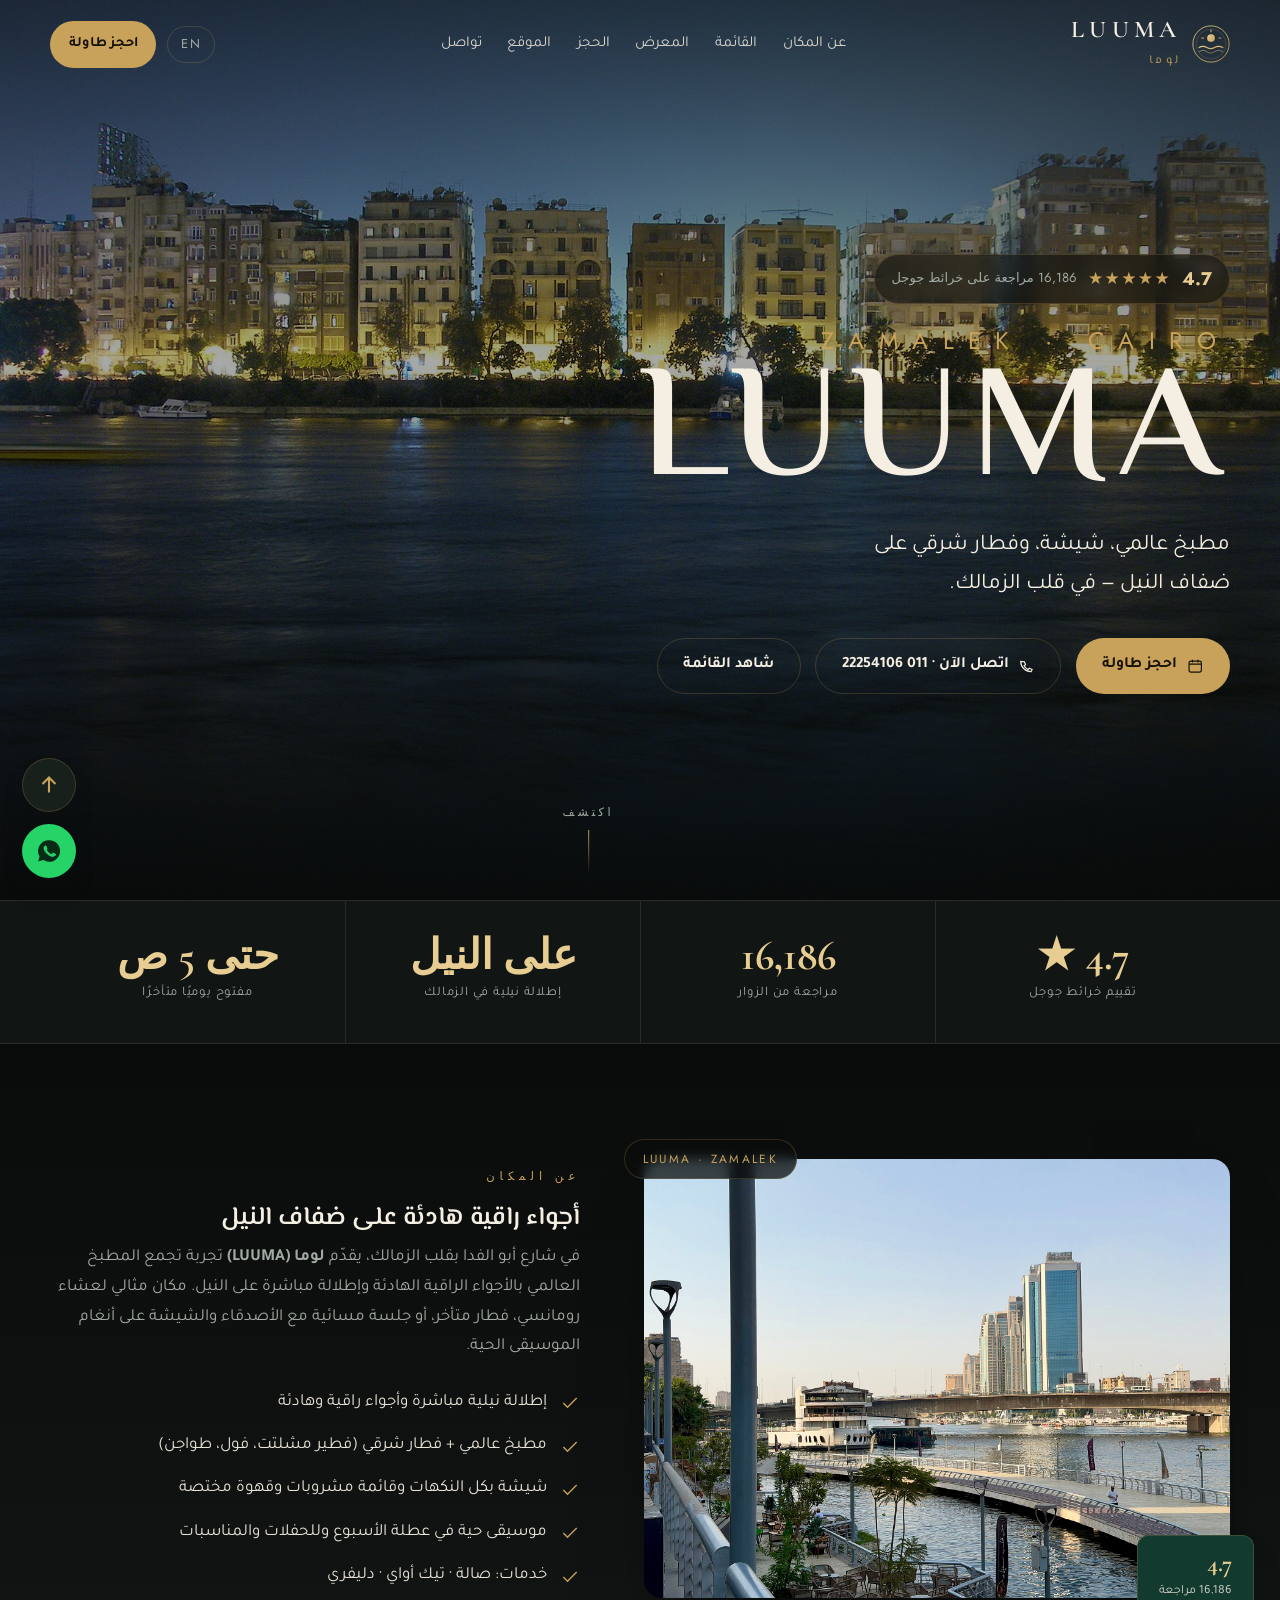
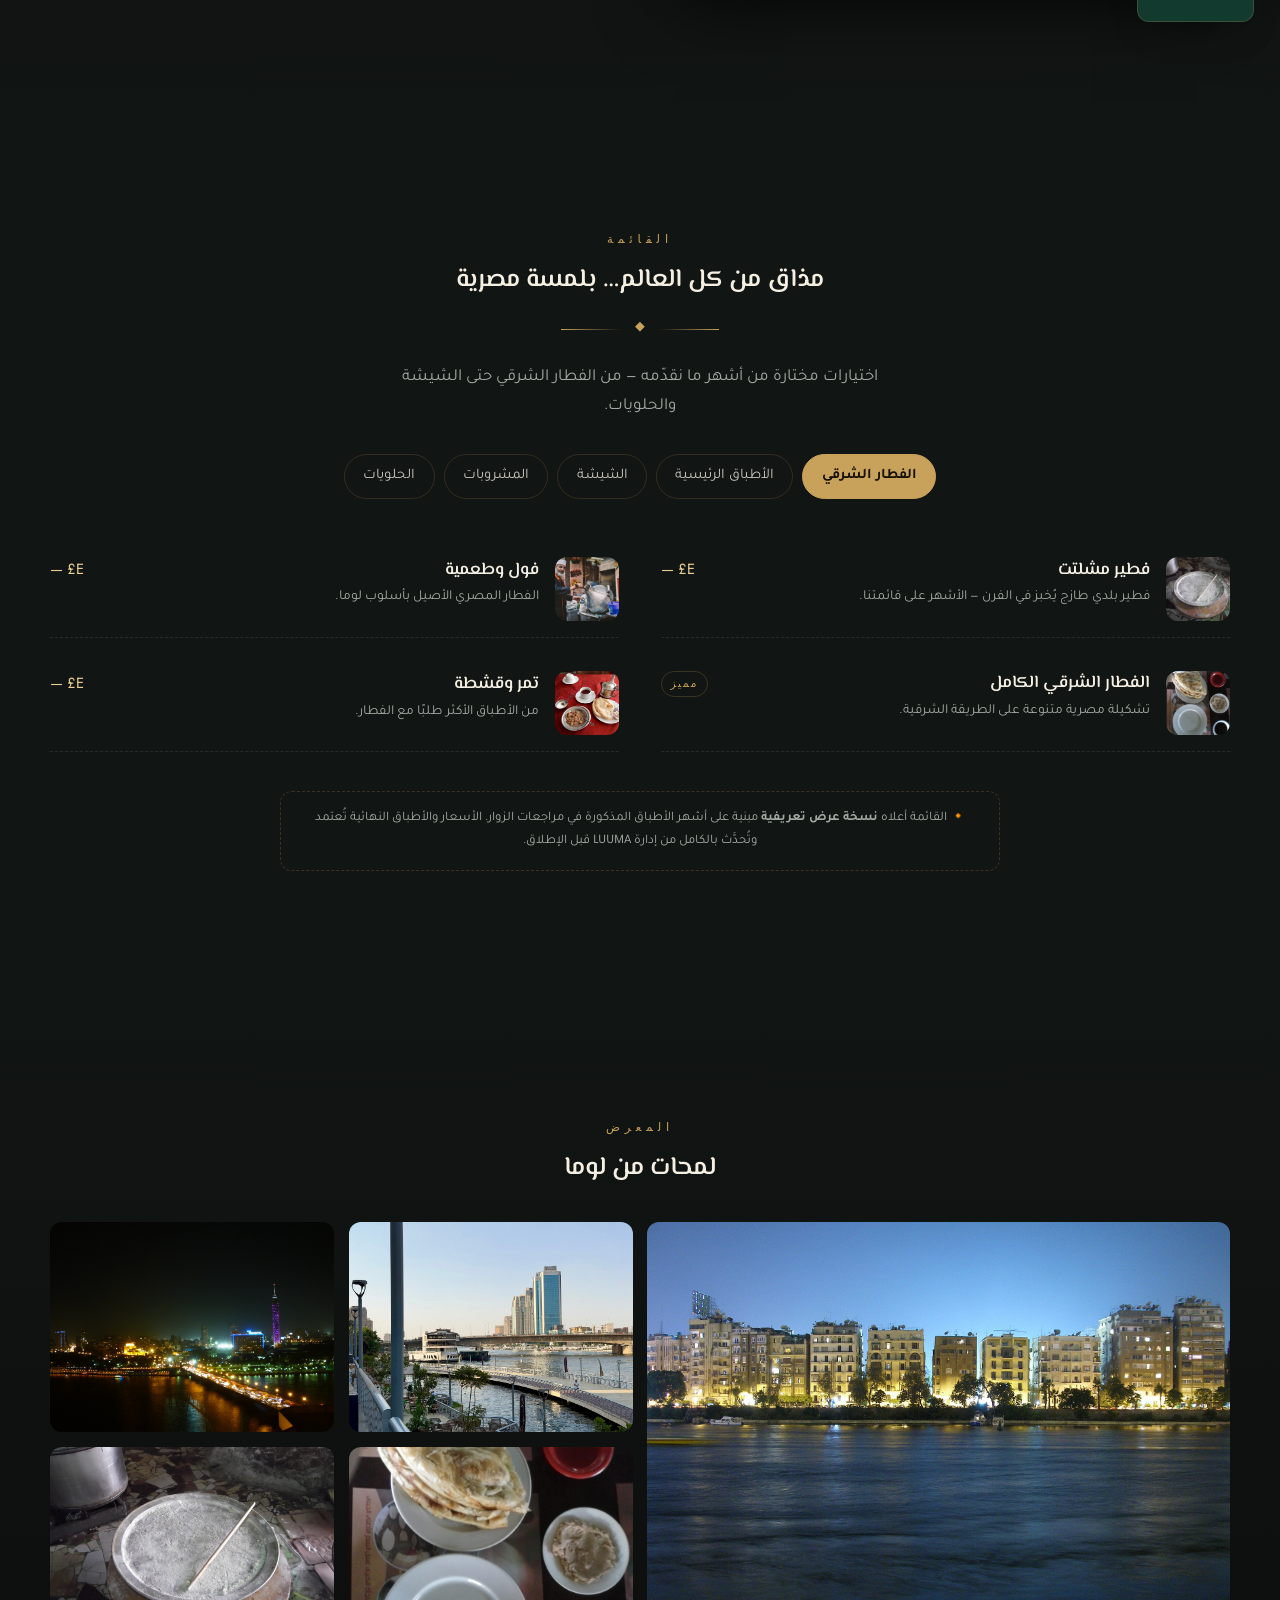
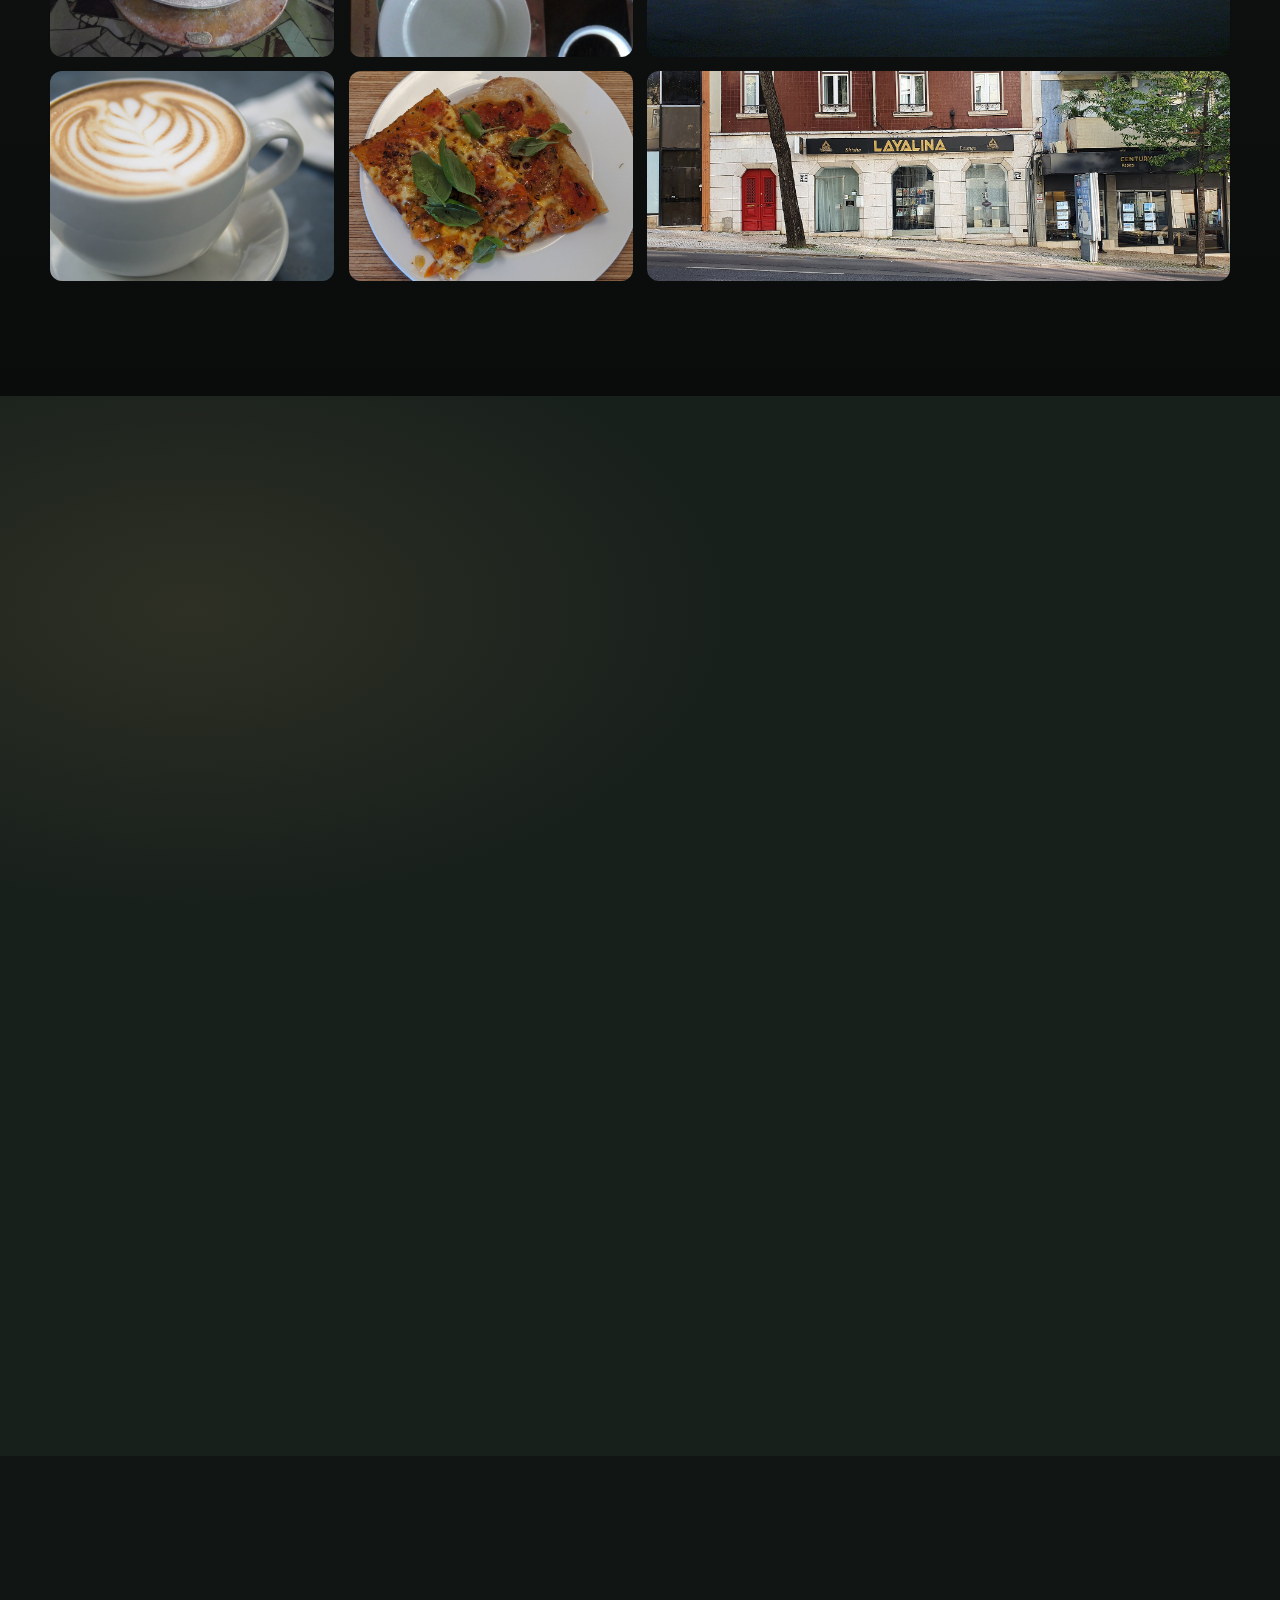
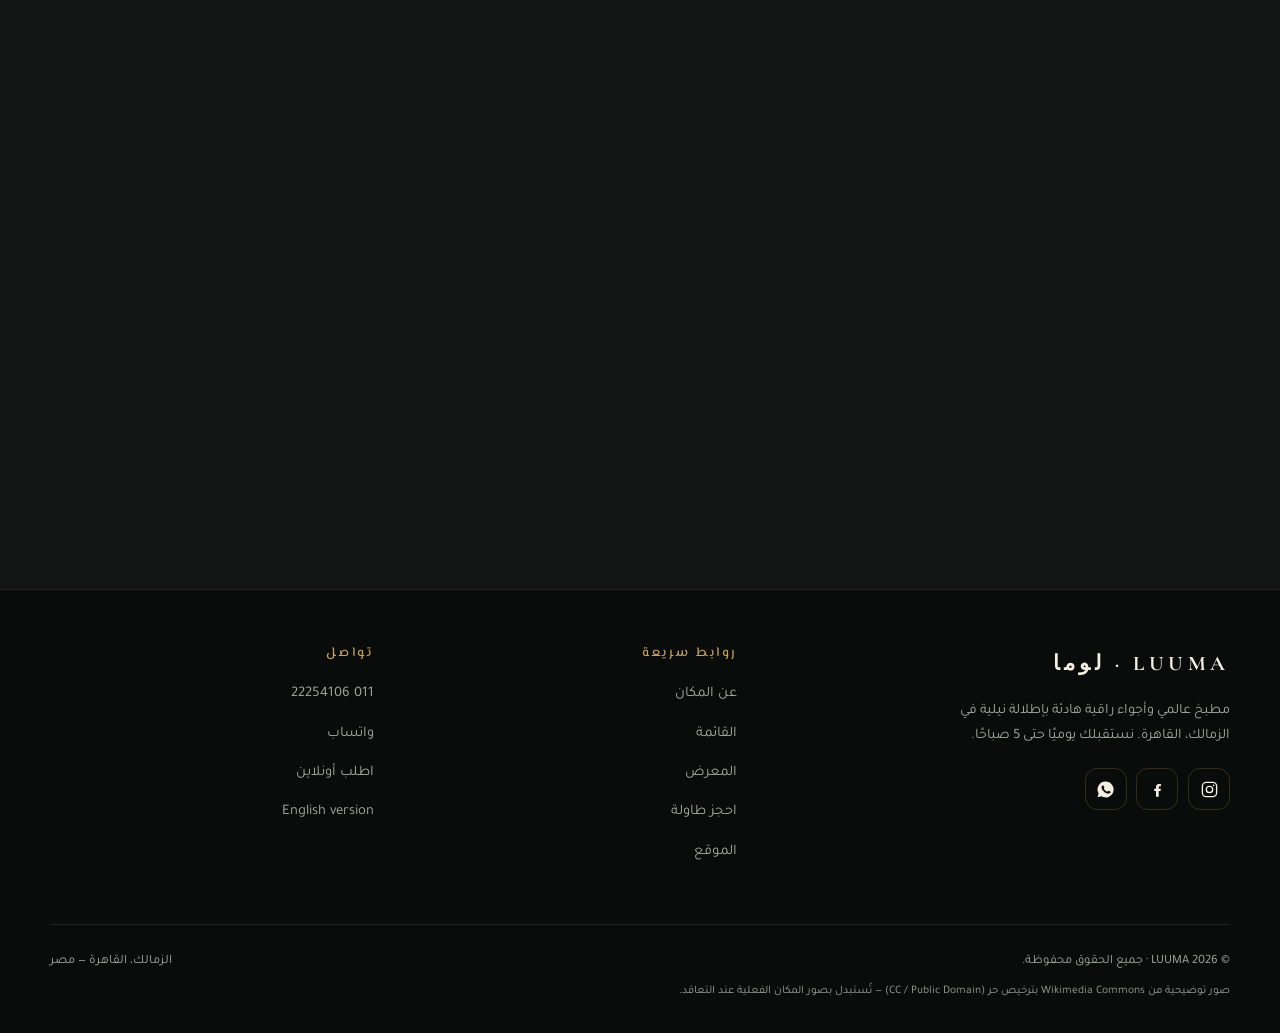
==== commit b431668c: "Deploy LUUMA website" ====
--- a/index.html
+++ b/index.html
@@ -4,7 +4,7 @@
 <meta charset="UTF-8">
 <meta name="viewport" content="width=device-width, initial-scale=1">
 <title>لوما LUUMA | مطعم عالمي بإطلالة نيلية في الزمالك — القاهرة</title>
-<meta name="description" content="لوما LUUMA — مطبخ عالمي وأجواء بوهيمية على ضفاف النيل في الزمالك. تقييم 4.7 من أكثر من 16,000 مراجعة على خرائط جوجل. فطار شرقي، شيشة، موسيقى حية، وإطلالة نيلية ساحرة. احجز طاولتك الآن.">
+<meta name="description" content="لوما LUUMA — مطبخ عالمي وأجواء راقية هادئة على ضفاف النيل في الزمالك. تقييم 4.7 من أكثر من 16,000 مراجعة على خرائط جوجل. فطار شرقي، شيشة، موسيقى حية، وإطلالة نيلية ساحرة. احجز طاولتك الآن.">
 <meta name="theme-color" content="#0a0c0b">
 <link rel="canonical" href="./index.html">
 <link rel="alternate" hreflang="en" href="./en.html">
@@ -12,7 +12,7 @@
 
 <!-- Open Graph -->
 <meta property="og:type" content="restaurant">
-<meta property="og:title" content="لوما LUUMA | إطلالة نيلية وأجواء بوهيمية في الزمالك">
+<meta property="og:title" content="لوما LUUMA | إطلالة نيلية وأجواء راقية هادئة في الزمالك">
 <meta property="og:description" content="مطبخ عالمي · فطار شرقي · شيشة · موسيقى حية. تقييم 4.7 ★ من 16,186 مراجعة على خرائط جوجل.">
 <meta property="og:image" content="assets/img/hero-night.jpg">
 <meta property="og:locale" content="ar_EG">
@@ -28,7 +28,7 @@
   "@type": "Restaurant",
   "name": "LUUMA",
   "alternateName": "لوما",
-  "description": "مطعم بمطبخ عالمي وأجواء بوهيمية على ضفاف النيل في الزمالك، القاهرة. فطار شرقي، شيشة، وموسيقى حية.",
+  "description": "مطعم بمطبخ عالمي وأجواء راقية هادئة على ضفاف النيل في الزمالك، القاهرة. فطار شرقي، شيشة، وموسيقى حية.",
   "image": "assets/img/hero-night.jpg",
   "servesCuisine": ["International", "Mediterranean", "Breakfast", "Egyptian"],
   "priceRange": "E£400–1,600",
@@ -123,10 +123,10 @@
     </div>
     <div class="reveal">
       <p class="eyebrow">عن المكان</p>
-      <h2>أجواء بوهيمية على ضفاف النيل</h2>
-      <p class="lead">في شارع أبو الفدا بقلب الزمالك، يقدّم <b>لوما (LUUMA)</b> تجربة تجمع المطبخ العالمي بالأجواء البوهيمية الهادئة وإطلالة مباشرة على النيل. مكان مثالي لعشاء رومانسي، فطار متأخر، أو جلسة مسائية مع الأصدقاء والشيشة على أنغام الموسيقى الحية.</p>
+      <h2>أجواء راقية هادئة على ضفاف النيل</h2>
+      <p class="lead">في شارع أبو الفدا بقلب الزمالك، يقدّم <b>لوما (LUUMA)</b> تجربة تجمع المطبخ العالمي بالأجواء الراقية الهادئة وإطلالة مباشرة على النيل. مكان مثالي لعشاء رومانسي، فطار متأخر، أو جلسة مسائية مع الأصدقاء والشيشة على أنغام الموسيقى الحية.</p>
       <ul class="feature-list">
-        <li><svg viewBox="0 0 24 24" fill="none" stroke="currentColor" stroke-width="1.7"><path d="M20 6 9 17l-5-5"/></svg><span>إطلالة نيلية مباشرة وأجواء بوهيمية دافئة</span></li>
+        <li><svg viewBox="0 0 24 24" fill="none" stroke="currentColor" stroke-width="1.7"><path d="M20 6 9 17l-5-5"/></svg><span>إطلالة نيلية مباشرة وأجواء راقية وهادئة</span></li>
         <li><svg viewBox="0 0 24 24" fill="none" stroke="currentColor" stroke-width="1.7"><path d="M20 6 9 17l-5-5"/></svg><span>مطبخ عالمي + فطار شرقي (فطير مشلتت، فول، طواجن)</span></li>
         <li><svg viewBox="0 0 24 24" fill="none" stroke="currentColor" stroke-width="1.7"><path d="M20 6 9 17l-5-5"/></svg><span>شيشة بكل النكهات وقائمة مشروبات وقهوة مختصة</span></li>
         <li><svg viewBox="0 0 24 24" fill="none" stroke="currentColor" stroke-width="1.7"><path d="M20 6 9 17l-5-5"/></svg><span>موسيقى حية في عطلة الأسبوع وللحفلات والمناسبات</span></li>
@@ -166,34 +166,34 @@
     <div class="menu__panel" id="panel-mains" role="tabpanel">
       <div class="dish-grid">
         <article class="dish"><img src="assets/img/pizza.jpg" alt="بيتزا" loading="lazy"><div class="dish__body"><div class="dish__top"><h3>بيتزا طازجة</h3><span class="dish__price">E£ —</span></div><p>عجينة طازجة ومكونات مختارة من الفرن الحجري.</p></div></article>
-        <article class="dish"><div class="dish__body"><div class="dish__top"><h3>بوراتا</h3><span class="dish__tag">الأكثر طلبًا</span></div><p>من أطباقنا المفضّلة عند الزوار.</p></div></article>
-        <article class="dish"><div class="dish__body"><div class="dish__top"><h3>ريزوتو</h3><span class="dish__price">E£ —</span></div><p>ريزوتو كريمي بمكونات عالمية.</p></div></article>
-        <article class="dish"><div class="dish__body"><div class="dish__top"><h3>فيتوتشيني</h3><span class="dish__price">E£ —</span></div><p>باستا إيطالية بصلصة غنية.</p></div></article>
+        <article class="dish"><img src="assets/img/burrata.jpg" alt="بوراتا بالطماطم والريحان" loading="lazy"><div class="dish__body"><div class="dish__top"><h3>بوراتا</h3><span class="dish__tag">الأكثر طلبًا</span></div><p>من أطباقنا المفضّلة عند الزوار.</p></div></article>
+        <article class="dish"><img src="assets/img/risotto.jpg" alt="ريزوتو كريمي" loading="lazy"><div class="dish__body"><div class="dish__top"><h3>ريزوتو</h3><span class="dish__price">E£ —</span></div><p>ريزوتو كريمي بمكونات عالمية.</p></div></article>
+        <article class="dish"><img src="assets/img/fettuccine.jpg" alt="فيتوتشيني بالصلصة" loading="lazy"><div class="dish__body"><div class="dish__top"><h3>فيتوتشيني</h3><span class="dish__price">E£ —</span></div><p>باستا إيطالية بصلصة غنية.</p></div></article>
       </div>
     </div>
 
     <div class="menu__panel" id="panel-shisha" role="tabpanel">
       <div class="dish-grid">
         <article class="dish"><img src="assets/img/shisha.jpg" alt="شيشة" loading="lazy"><div class="dish__body"><div class="dish__top"><h3>شيشة بنكهات متنوعة</h3><span class="dish__tag">توقيع المكان</span></div><p>أكثر من 400 ذكر للشيشة في مراجعات زوارنا — تجربة أساسية في لوما.</p></div></article>
-        <article class="dish"><div class="dish__body"><div class="dish__top"><h3>شيشة فواكه</h3><span class="dish__price">E£ —</span></div><p>نكهات فواكه منعشة للجلسات المسائية.</p></div></article>
-        <article class="dish"><div class="dish__body"><div class="dish__top"><h3>شيشة معسّل</h3><span class="dish__price">E£ —</span></div><p>الطعم الكلاسيكي المحبوب.</p></div></article>
-        <article class="dish"><div class="dish__body"><div class="dish__top"><h3>شيشة مميزة</h3><span class="dish__price">E£ —</span></div><p>خلطات خاصة من إعدادنا.</p></div></article>
+        <article class="dish"><img src="assets/img/shisha-fruit.jpg" alt="شيشة بنكهة الفواكه" loading="lazy"><div class="dish__body"><div class="dish__top"><h3>شيشة فواكه</h3><span class="dish__price">E£ —</span></div><p>نكهات فواكه منعشة للجلسات المسائية.</p></div></article>
+        <article class="dish"><img src="assets/img/shisha-honey.jpg" alt="شيشة معسّل في المقهى" loading="lazy"><div class="dish__body"><div class="dish__top"><h3>شيشة معسّل</h3><span class="dish__price">E£ —</span></div><p>الطعم الكلاسيكي المحبوب.</p></div></article>
       </div>
     </div>
 
     <div class="menu__panel" id="panel-drinks" role="tabpanel">
       <div class="dish-grid">
         <article class="dish"><img src="assets/img/cappuccino.jpg" alt="كابتشينو" loading="lazy"><div class="dish__body"><div class="dish__top"><h3>كابتشينو وقهوة مختصة</h3><span class="dish__price">E£ —</span></div><p>قهوة باحتراف مع لمسة فنية.</p></div></article>
-        <article class="dish"><div class="dish__body"><div class="dish__top"><h3>عصائر طازجة</h3><span class="dish__price">E£ —</span></div><p>عصائر طبيعية منعشة.</p></div></article>
-        <article class="dish"><div class="dish__body"><div class="dish__top"><h3>موكتيلات</h3><span class="dish__price">E£ —</span></div><p>تشكيلة باردة ومنعشة.</p></div></article>
-        <article class="dish"><div class="dish__body"><div class="dish__top"><h3>شاي ومشروبات ساخنة</h3><span class="dish__price">E£ —</span></div><p>لكل الأوقات، من الفطار حتى السهرة.</p></div></article>
+        <article class="dish"><img src="assets/img/juice.jpg" alt="عصير برتقال طازج" loading="lazy"><div class="dish__body"><div class="dish__top"><h3>عصائر طازجة</h3><span class="dish__price">E£ —</span></div><p>عصائر طبيعية منعشة.</p></div></article>
+        <article class="dish"><img src="assets/img/mocktail.jpg" alt="موكتيل منعش" loading="lazy"><div class="dish__body"><div class="dish__top"><h3>موكتيلات</h3><span class="dish__price">E£ —</span></div><p>تشكيلة باردة ومنعشة.</p></div></article>
+        <article class="dish"><img src="assets/img/tea.jpg" alt="شاي بالنعناع مع التمر" loading="lazy"><div class="dish__body"><div class="dish__top"><h3>شاي ومشروبات ساخنة</h3><span class="dish__price">E£ —</span></div><p>لكل الأوقات، من الفطار حتى السهرة.</p></div></article>
       </div>
     </div>
 
     <div class="menu__panel" id="panel-sweets" role="tabpanel">
       <div class="dish-grid">
-        <article class="dish"><div class="dish__body"><div class="dish__top"><h3>حلويات شرقية</h3><span class="dish__price">E£ —</span></div><p>تمر وقشطة واختيارات شرقية.</p></div></article>
-        <article class="dish"><div class="dish__body"><div class="dish__top"><h3>حلويات غربية</h3><span class="dish__price">E£ —</span></div><p>تشيز كيك وكيك وموس.</p></div></article>
+        <article class="dish"><img src="assets/img/baklava.jpg" alt="بقلاوة وحلويات شرقية" loading="lazy"><div class="dish__body"><div class="dish__top"><h3>حلويات شرقية</h3><span class="dish__price">E£ —</span></div><p>تمر وقشطة واختيارات شرقية.</p></div></article>
+        <article class="dish"><img src="assets/img/cheesecake.jpg" alt="تشيز كيك بالفراولة" loading="lazy"><div class="dish__body"><div class="dish__top"><h3>تشيز كيك</h3><span class="dish__price">E£ —</span></div><p>تشيز كيك كريمي بالفراولة.</p></div></article>
+        <article class="dish"><img src="assets/img/mousse.jpg" alt="موس الشوكولاتة" loading="lazy"><div class="dish__body"><div class="dish__top"><h3>موس شوكولاتة</h3><span class="dish__price">E£ —</span></div><p>حلوى باردة غنية بالشوكولاتة.</p></div></article>
       </div>
     </div>
 
@@ -347,7 +347,7 @@
   <div class="wrap footer-grid">
     <div class="footer-brand">
       <b>LUUMA · لوما</b>
-      <p>مطبخ عالمي وأجواء بوهيمية بإطلالة نيلية في الزمالك، القاهرة. نستقبلك يوميًا حتى 5 صباحًا.</p>
+      <p>مطبخ عالمي وأجواء راقية هادئة بإطلالة نيلية في الزمالك، القاهرة. نستقبلك يوميًا حتى 5 صباحًا.</p>
       <div class="social">
         <a href="https://www.instagram.com/luuma.eg/" target="_blank" rel="noopener" aria-label="إنستغرام">
           <svg viewBox="0 0 24 24" fill="none" stroke="currentColor" stroke-width="1.7"><rect x="3" y="3" width="18" height="18" rx="5"/><circle cx="12" cy="12" r="4"/><circle cx="17.2" cy="6.8" r="1" fill="currentColor" stroke="none"/></svg>
